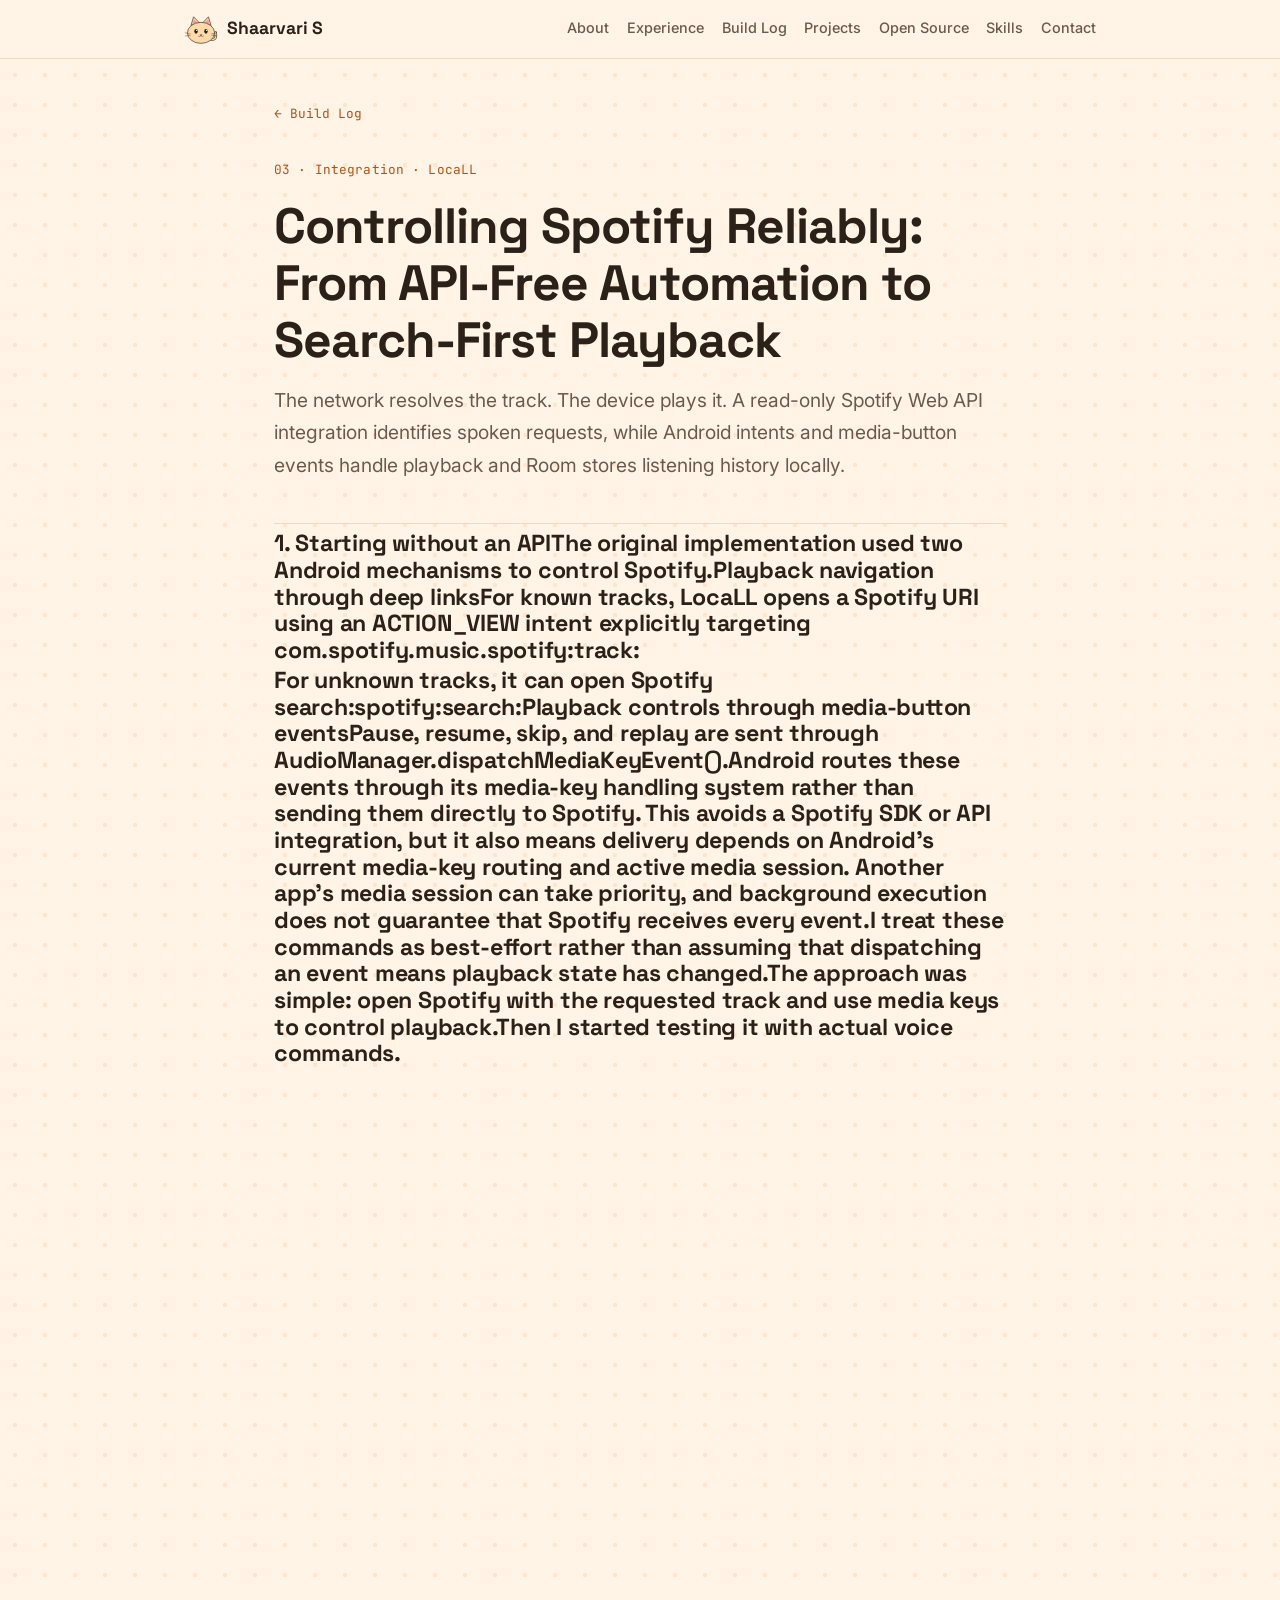
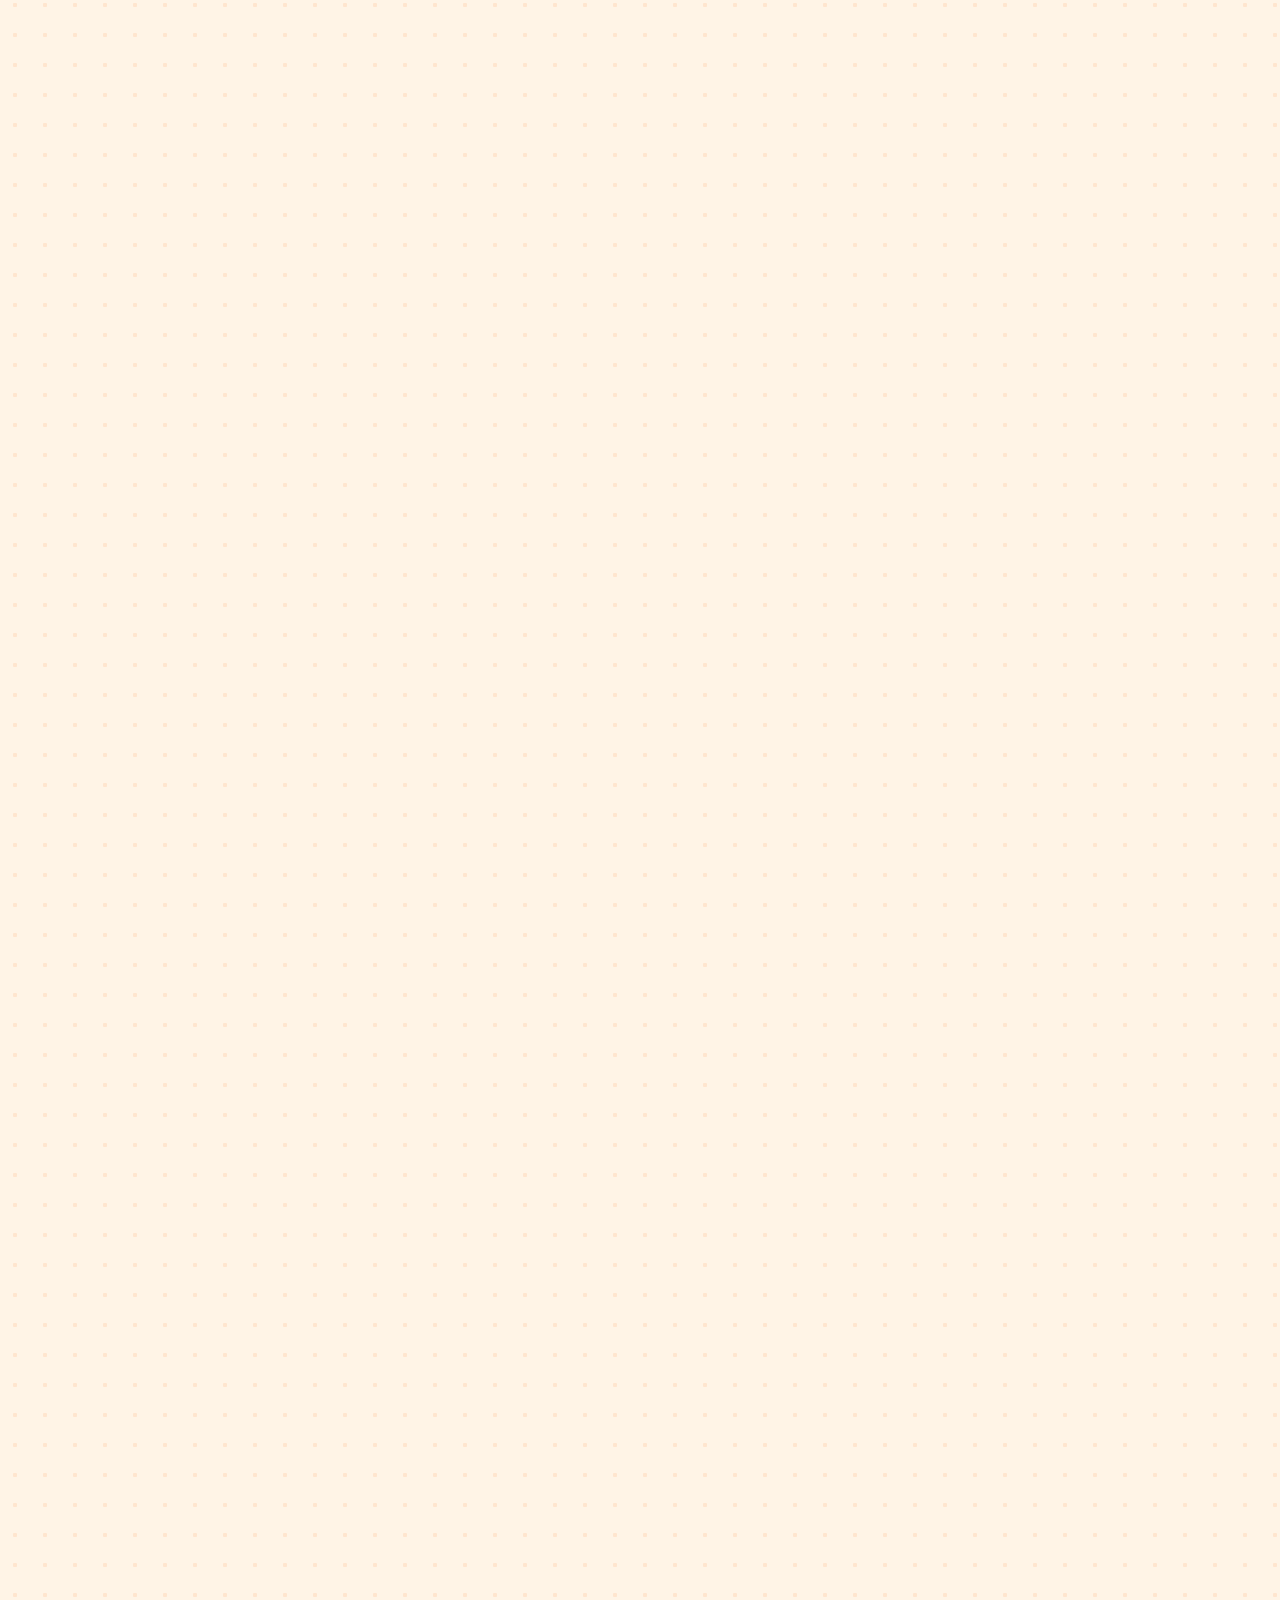
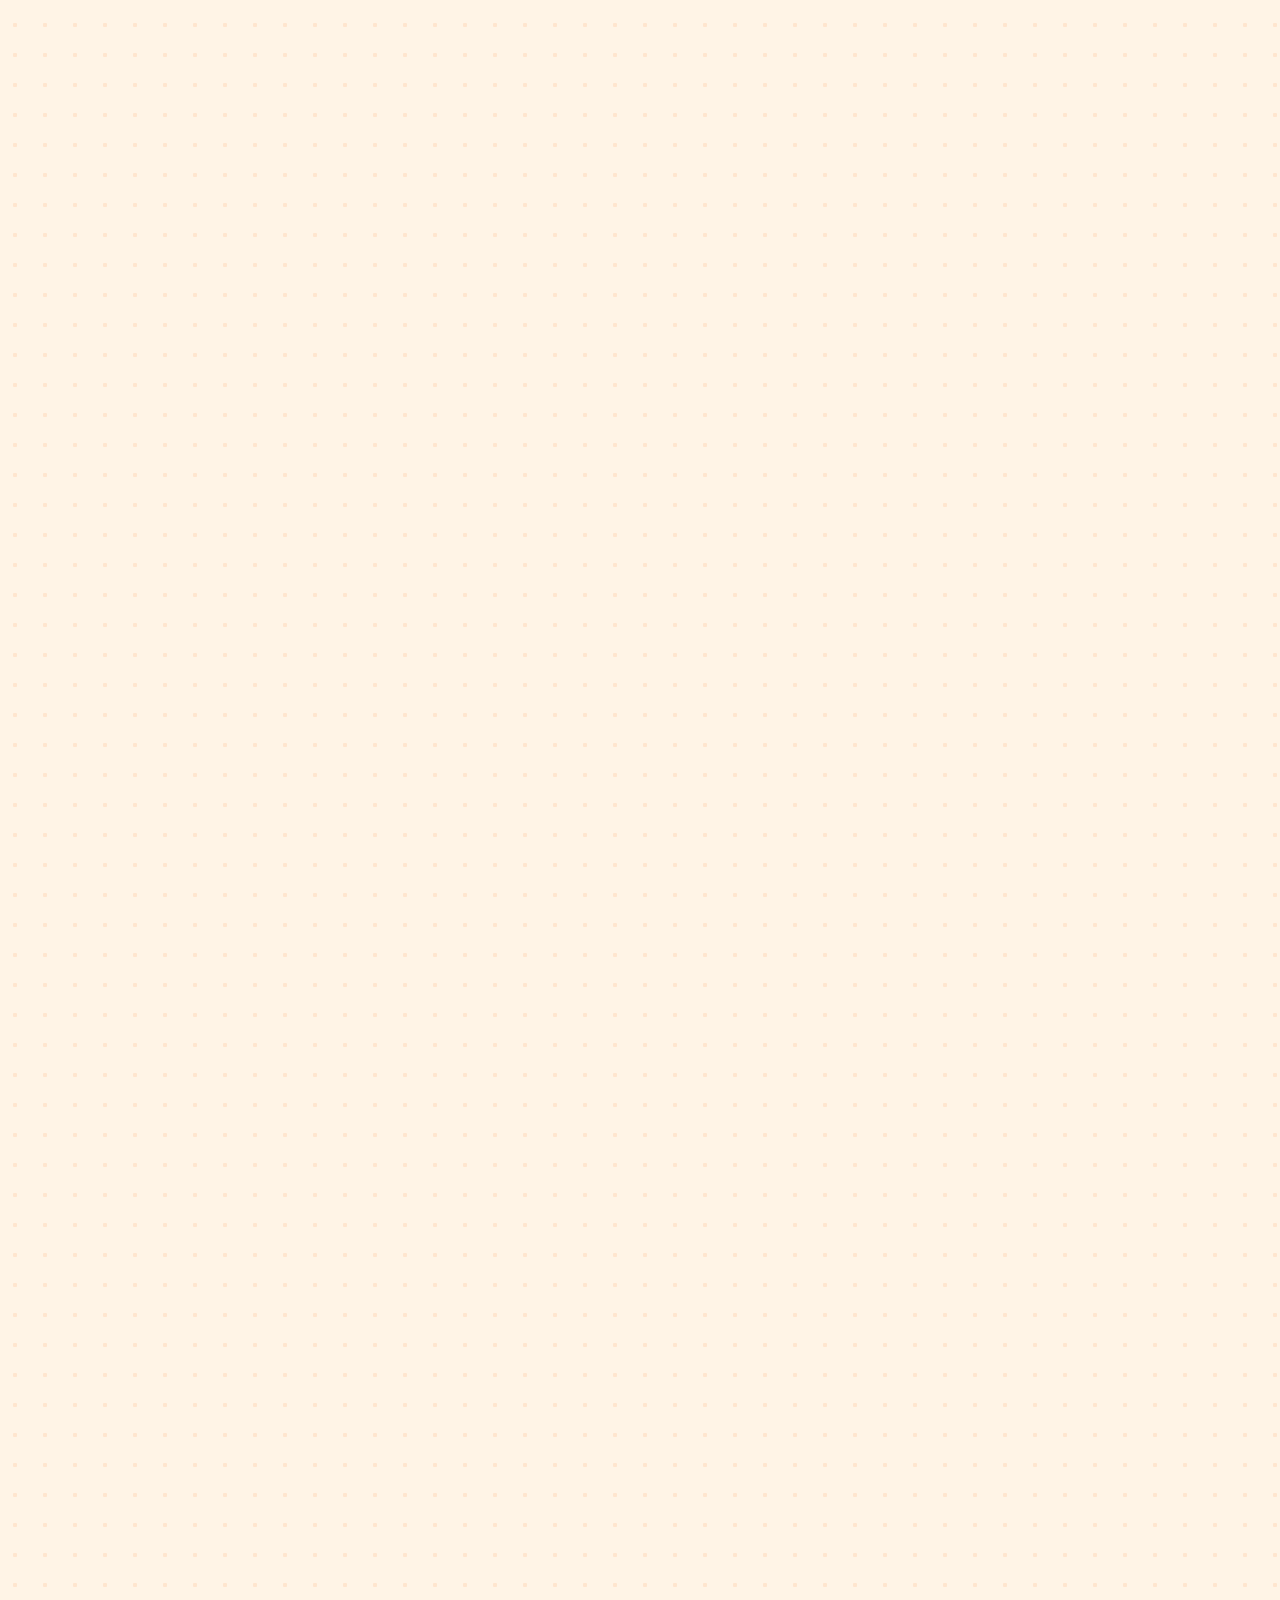
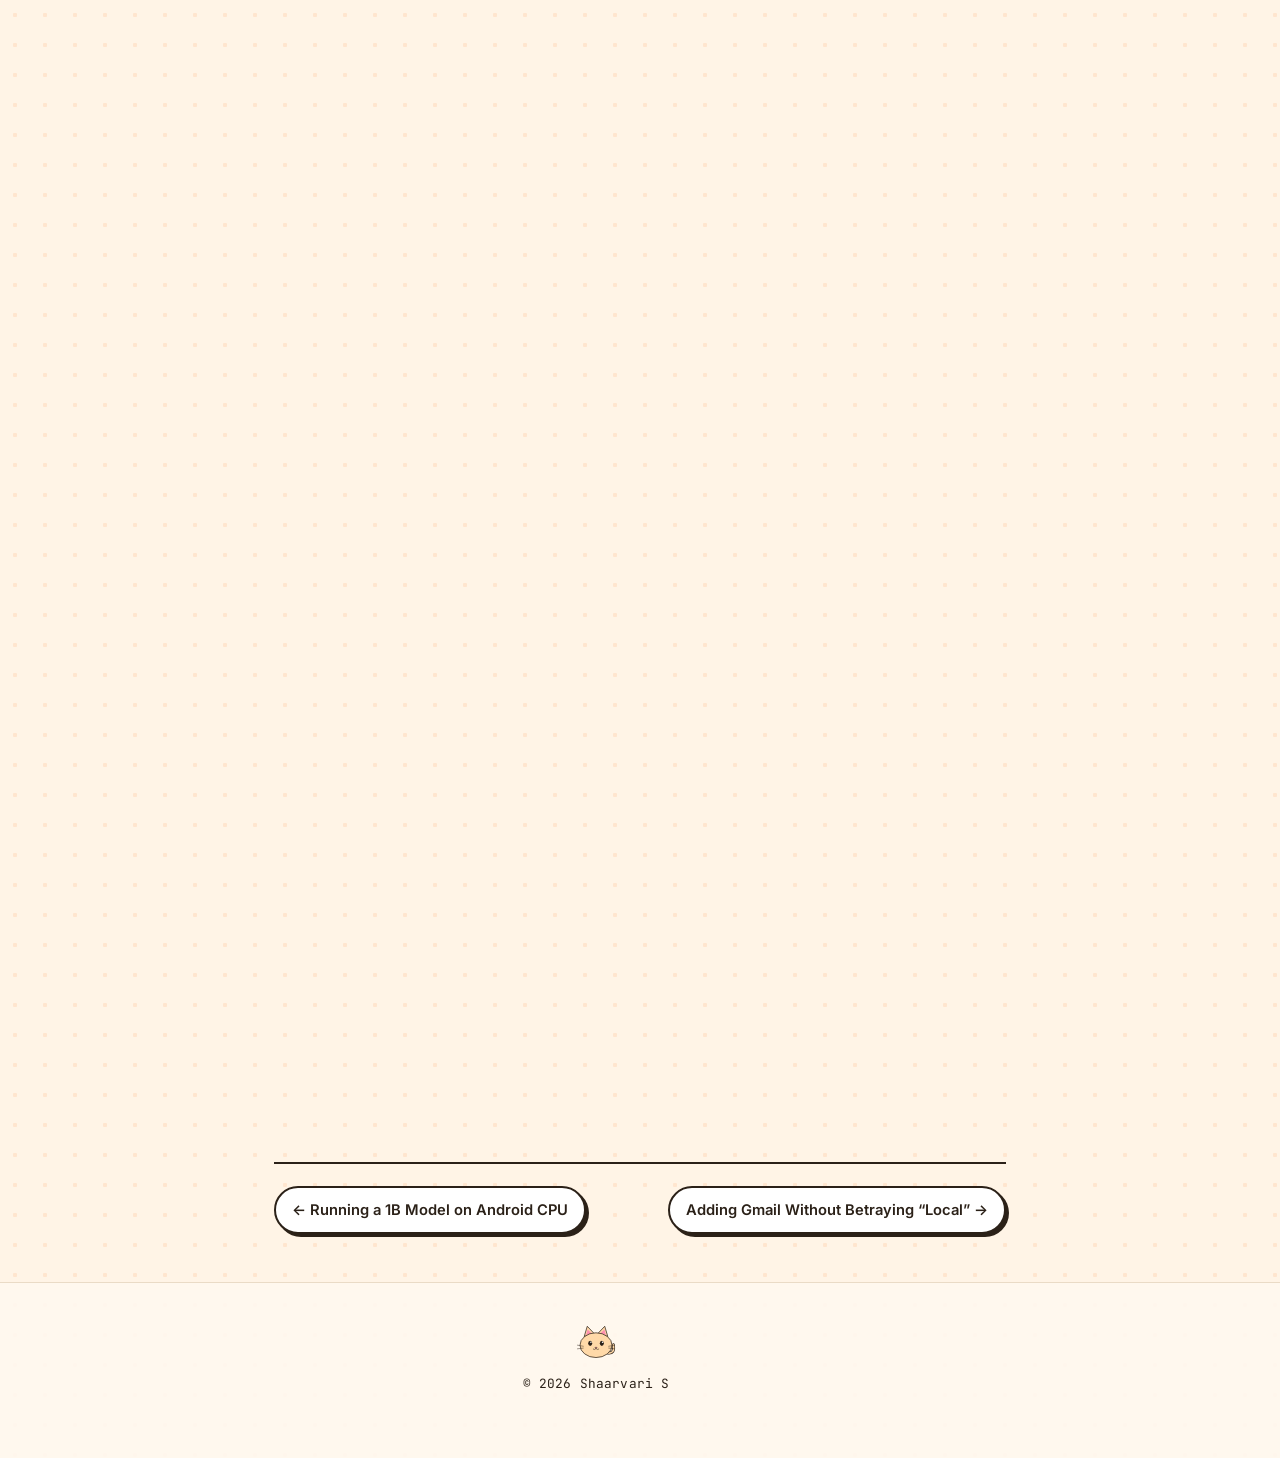
==== log-03-spotify.html @ c91e4e33 "Initial portfolio website" ====
<!DOCTYPE html>
<html lang="en">
<head>
<meta charset="utf-8">
<meta name="viewport" content="width=device-width, initial-scale=1">
<meta name="description" content="Driving the installed Spotify app with deep links and media keys, guarded against a model that invents artists.">
<meta name="theme-color" content="#FFF4E6">
<link rel="icon" href="data:image/svg+xml,%3Csvg xmlns=%27http://www.w3.org/2000/svg%27 viewBox=%270 0 100 100%27%3E%3Ctext y=%27.9em%27 font-size=%2790%27%3E%F0%9F%90%B1%3C/text%3E%3C/svg%3E">
<title>Controlling Spotify without an API · Shaarvari S</title>
<script>document.documentElement.classList.add("js");</script>
<link rel="preconnect" href="https://fonts.googleapis.com"><link rel="preconnect" href="https://fonts.gstatic.com" crossorigin><link href="https://fonts.googleapis.com/css2?family=Space+Grotesk:wght@500;600;700&family=Inter:wght@400;500;600;700&family=JetBrains+Mono:wght@400;500&display=swap" rel="stylesheet">
<link rel="stylesheet" href="styles.css">
</head>
<body data-page="log">
<header class="top"><div class="bar"><a class="brand" href="index.html"><svg class="cat mascot-head" viewBox="0 0 220 200" aria-hidden="true" focusable="false"><g class="tail" fill="none" stroke-linecap="round"><path d="M175 165 Q215 170 205 120" stroke="#2B2118" stroke-width="16"/><path d="M175 165 Q215 170 205 120" style="stroke:var(--cat)" stroke-width="9"/></g><polygon points="45,75 62,18 100,58" style="fill:var(--cat)" stroke="#2B2118" stroke-width="4" stroke-linejoin="round"/><polygon points="175,75 158,18 120,58" style="fill:var(--cat)" stroke="#2B2118" stroke-width="4" stroke-linejoin="round"/><polygon points="55,67 64,36 88,58" style="fill:var(--pink)"/><polygon points="165,67 156,36 132,58" style="fill:var(--pink)"/><ellipse cx="110" cy="122" rx="88" ry="68" style="fill:var(--cat)" stroke="#2B2118" stroke-width="4"/><g class="eyes"><ellipse cx="78" cy="112" rx="11" ry="15" fill="#2B2118"/><ellipse cx="142" cy="112" rx="11" ry="15" fill="#2B2118"/><circle cx="82" cy="106" r="4" fill="#fff"/><circle cx="146" cy="106" r="4" fill="#fff"/></g><path d="M104 134 h12 l-6 7z" style="fill:var(--pink)" stroke="#2B2118" stroke-width="2.5" stroke-linejoin="round"/><path d="M110 141 q-7 9 -15 3 M110 141 q7 9 15 3" fill="none" stroke="#2B2118" stroke-width="3" stroke-linecap="round"/><g stroke="#2B2118" stroke-width="2.5" stroke-linecap="round"><line x1="40" y1="128" x2="8" y2="122"/><line x1="40" y1="138" x2="8" y2="142"/><line x1="180" y1="128" x2="212" y2="122"/><line x1="180" y1="138" x2="212" y2="142"/></g></svg><span>Shaarvari S</span></a><nav aria-label="Main"><a href="index.html#about">About</a><a href="index.html#experience">Experience</a><a href="index.html#log">Build Log</a><a href="index.html#projects">Projects</a><a href="index.html#open-source">Open Source</a><a href="index.html#skills">Skills</a><a href="index.html#contact">Contact</a></nav></div></header>
<main>
<article class="post"><a class="crumb" href="index.html#log">&larr; Build Log</a><header class="post-head" data-reveal><p class="meta mono">03 &middot; Integration &middot; LocaLL</p><h1>Controlling Spotify Reliably: From API-Free Automation to Search-First Playback</h1><p class="lede">The network resolves the track. The device plays it. A read-only Spotify Web API integration identifies spoken requests, while Android intents and media-button events handle playback and Room stores listening history locally.</p></header><section class="block" data-reveal><h2>1. Starting without an APIThe original implementation used two Android mechanisms to control Spotify.Playback navigation through deep linksFor known tracks, LocaLL opens a Spotify URI using an ACTION_VIEW intent explicitly targeting com.spotify.music.spotify:track:<track-id>For unknown tracks, it can open Spotify search:spotify:search:<query>Playback controls through media-button eventsPause, resume, skip, and replay are sent through AudioManager.dispatchMediaKeyEvent().Android routes these events through its media-key handling system rather than sending them directly to Spotify. This avoids a Spotify SDK or API integration, but it also means delivery depends on Android's current media-key routing and active media session. Another app's media session can take priority, and background execution does not guarantee that Spotify receives every event.I treat these commands as best-effort rather than assuming that dispatching an event means playback state has changed.The approach was simple: open Spotify with the requested track and use media keys to control playback.Then I started testing it with actual voice commands.</h2><p></p></section><section class="block" data-reveal><h2>2. Opening a track doesn't necessarily play itThe first problem was that opening a spotify:track: URI only navigated Spotify to the requested song.On the Spotify builds I tested, the track loaded into the player in a paused state. The deep link worked, but no music started.There was no reliable play parameter to add to the URI, so I separated navigation from playback.After opening the track, LocaLL sends a MEDIA_PLAY event. Since Spotify might still be cold-starting, the event is sent through spaced retries.fun playUri(uri: String): Boolean { if (!openSpotify(Uri.parse(uri))) return false scope.launch { // Spaced retries to cover a cold Spotify launch. for (waitMs in longArrayOf(1500, 1500, 2000)) { delay(waitMs) sendKey(KeyEvent.KEYCODE_MEDIA_PLAY) } } return true}The choice of key event matters.MEDIA_PLAY requests playback without toggling the current state. If Spotify has already started playing, another play request should not pause it.Using MEDIA_PLAY_PAUSE would be risky because it toggles playback. A retry could pause a track that had already started.These retries are still blind. They don't confirm that Spotify received the event or that audio actually started. They also cannot override Android's media-session routing decisions.</h2><p></p></section><section class="block" data-reveal><h2>3. The problem with unknown songsThe local catalogue could handle known songs, but it couldn't cover everything a user might ask for.For an unknown song, opening a spotify:search: URI only displays search results. It doesn't select or play anything.My first solution was to automate Spotify's search interface using an Android Accessibility service:Open Spotify search.Enter the requested query.Select the top result.The music module received this capability through a callback rather than depending directly on the Accessibility service.This worked, but it introduced another layer of fragility. Spotify could change its layout, the top result wasn't always the right one, and LocaLL had no reliable way to confirm whether the interaction succeeded.If Accessibility access was disabled, the app could only open search and ask the user to select a result manually.This was the point where the API-free approach started becoming a limitation.</h2><p></p></section><section class="block" data-reveal><h2>4. A small API integration to solve track resolutionInstead of trying to make UI automation more reliable, I changed the architecture.LocaLL now uses the Spotify Web API's search endpoint to resolve a spoken request to a concrete track URI.The API is used for one purpose: finding out which Spotify track matches the request.It does not start playback, pause music, skip tracks, or control the media session.The flow is:Receive the spoken request.Search Spotify using the request.Extract the matching track's URI.Pass that URI to the existing playUri() implementation.Let Android handle opening Spotify and starting playback.The API integration uses the client-credentials grant. It obtains an application access token without requiring the user to log in or grant account permissions through a user-consent screen.The resolver is also optional:val isConfigured: Boolean get() = BuildConfig.SPOTIFY_CLIENT_ID.isNotBlank() && BuildConfig.SPOTIFY_CLIENT_SECRET.isNotBlank()suspend fun resolveTrack(query: String): Track? { if (!isConfigured) return null val token = accessToken() ?: return null return search(token, query)}Credentials are kept in local.properties, which is git-ignored, and injected into BuildConfig at build time.There is an important security trade-off here. This is a personal project that I build and install directly on my own device, so bundling the client credentials into the APK is acceptable for my current use case. However, local.properties only prevents accidental source-control commits. It does not protect the secret once the APK is distributed; someone can extract it from the application.For a public app, the client secret should stay on a backend that proxies the search request. If the app needs user-authorized Spotify access, an appropriate user authorization flow such as Authorization Code with PKCE would be needed instead.If the credentials are missing or resolution fails, the resolver returns null and LocaLL falls back to its original API-free paths.The API improves track resolution without becoming a requirement for the rest of the feature.</h2><p></p></section><section class="block" data-reveal><h2>5. Resolution order: deterministic first, best-effort lastWith the API integration, MusicCommandHandler follows a resolution order that prioritizes known information before falling back to less reliable approaches.OrderResolution pathResult1Local catalogueKnown track URI2Spotify Web API searchMatching track URI3Local LLM extracts title and artist, followed by another resolution attemptTrack URI if matched4Accessibility search automationBest-effort selection5Open Spotify search screenUser selects manuallyThe local catalogue is no longer the limit of what LocaLL can play. It acts as an offline seed for common tracks.The API handles requests outside that catalogue. Accessibility automation remains a fallback when API resolution isn't available, and opening the search screen is the final fallback.Regardless of which path produces the URI, playback goes through the same playUri() implementation.That separation is important: track resolution has multiple possible sources, but playback has one shared path.</h2><p></p></section><section class="block" data-reveal><h2>6. Keeping a 1B model from inventing artistsThe local model can extract structured information such as title and artist from a spoken request.However, a small model can confidently attach an artist that was never mentioned. Passing that guess directly into a search query can produce completely unrelated results.I added three safeguards in MusicCommandHandler.kt.Catalogue fast pathKnown songs are matched locally and played without loading the model. This avoids unnecessary inference for requests that can already be resolved.Search using the raw transcriptThe first API search uses the original spoken request, not the model-generated title and artist fields.This is important because the raw transcript represents what the user actually said. The model shouldn't get an opportunity to change the request before the first search.Validate extracted artistsThe artistWasSpoken() check verifies that an extracted artist actually appears in the transcript. If it doesn't, the artist is discarded.The model is now a fallback for splitting the request into title and artist when the initial raw search doesn't resolve it. It is no longer the first or only interpretation of the user's request.</h2><p></p></section><section class="block" data-reveal><h2>7. Remembering the last trackThere was another problem with relying entirely on media-button events.Commands such as "play it again" don't contain a track URI. Sending MEDIA_PREVIOUS isn't necessarily the same as replaying the last requested track, and the active media session might no longer be available.For short-term context, I added a deterministic MusicSession that remembers the last track's exact URI for five minutes.This allows follow-up commands such as:"Play it again.""Play that song.""Play something else."The app can resolve references to the previous track without asking the model to infer the song again.Search-first resolution also made it possible to introduce a longer-term listening history.</h2><p></p></section><section class="block" data-reveal><h2>8. Building a local listening historyEvery successfully resolved track provides a title, artist, and Spotify URI.LocaLL stores this information in an on-device Room database. There is no listening-history backend; the history stays on the device.Once tracks are stored locally, frequency and recency become simple database queries rather than language-model problems.This enables commands such as:"Play my most played" — retrieves the most-requested track."Play my favourite artist" — retrieves the artist with the highest total request count."Play what I was listening to" — retrieves the most recent play.Each result resolves to a stored URI and goes through the same playback path.A fixed catalogue could never answer questions about what the user listened to yesterday. A local history built through actual usage can.ResultThe final implementation separates track resolution, playback, and listening history.ComponentResponsibilityNetworkLocal catalogueResolve known tracks offlineNoneSpotify Web API /v1/searchResolve requests to track URIsRead-onlySpotify deep linksOpen tracks by URINoneMedia-button eventsControl playbackNoneAccessibility serviceFallback search and selectionNoneLocal LLMExtract title and artist when neededNoneMusicSessionFive-minute follow-up contextNoneRoom listening historyStore plays and support personal queriesNoneWhat the final architecture achieves:No user login or user-consent flow.No API calls to start or control playback.One read-only search integration for resolving unknown tracks.Playback remains device-level and best-effort.API credentials are optional, with fallback to the original API-free implementation.Listening history stays on-device.What changedThe original goal was to avoid Spotify integration completely. That removed network dependencies, but it also meant relying on an external UI for something as basic as finding the right song.The final design uses the API only where it provides real value: resolving a spoken request to an exact track identity.Everything else remains on the device.The broader lesson is that avoiding an API isn't automatically the simplest or most reliable architecture. Sometimes a small, read-only integration can remove a much larger dependency on UI automation.For LocaLL, the right boundary turned out to be simple: use the API to identify the music, but keep playback and personal listening history under local control.</h2><p></p></section><section class="block" data-reveal><h2>The final boundary</h2><p>The API is used only to identify the music. Playback remains device-level and best-effort; personal listening history stays on-device. A small, read-only integration removed a larger dependency on UI automation without moving playback or personal data to a backend.</p><div class="takeaway"><strong>Takeaway</strong><p>Avoiding an API is not automatically the simplest or most reliable architecture. Use the API to identify the music, but keep playback and personal listening history under local control.</p></div></section><nav class="pager" aria-label="Build log pagination"><a href="log-02-local-model.html">&larr; Running a 1B Model on Android CPU</a><a href="log-04-gmail.html">Adding Gmail Without Betraying “Local” &rarr;</a></nav></article>
</main>
<footer><div class="wrap foot"><svg class="cat mascot-foot" viewBox="0 0 220 200" aria-hidden="true" focusable="false"><g class="tail" fill="none" stroke-linecap="round"><path d="M175 165 Q215 170 205 120" stroke="#2B2118" stroke-width="16"/><path d="M175 165 Q215 170 205 120" style="stroke:var(--cat)" stroke-width="9"/></g><polygon points="45,75 62,18 100,58" style="fill:var(--cat)" stroke="#2B2118" stroke-width="4" stroke-linejoin="round"/><polygon points="175,75 158,18 120,58" style="fill:var(--cat)" stroke="#2B2118" stroke-width="4" stroke-linejoin="round"/><polygon points="55,67 64,36 88,58" style="fill:var(--pink)"/><polygon points="165,67 156,36 132,58" style="fill:var(--pink)"/><ellipse cx="110" cy="122" rx="88" ry="68" style="fill:var(--cat)" stroke="#2B2118" stroke-width="4"/><g class="eyes"><ellipse cx="78" cy="112" rx="11" ry="15" fill="#2B2118"/><ellipse cx="142" cy="112" rx="11" ry="15" fill="#2B2118"/><circle cx="82" cy="106" r="4" fill="#fff"/><circle cx="146" cy="106" r="4" fill="#fff"/></g><path d="M104 134 h12 l-6 7z" style="fill:var(--pink)" stroke="#2B2118" stroke-width="2.5" stroke-linejoin="round"/><path d="M110 141 q-7 9 -15 3 M110 141 q7 9 15 3" fill="none" stroke="#2B2118" stroke-width="3" stroke-linecap="round"/><g stroke="#2B2118" stroke-width="2.5" stroke-linecap="round"><line x1="40" y1="128" x2="8" y2="122"/><line x1="40" y1="138" x2="8" y2="142"/><line x1="180" y1="128" x2="212" y2="122"/><line x1="180" y1="138" x2="212" y2="142"/></g></svg><p class="mono">&copy; <span class="yr"></span> Shaarvari S</p></div></footer>
<script>
(function(){
  var header=document.querySelector('header.top');
  var reduce=window.matchMedia('(prefers-reduced-motion: reduce)').matches;
  function clamp(x){return Math.max(0,Math.min(1,x));}

  // Boulder: follows the page scroll, eased so the motion is smooth
  var ridge=document.getElementById('ridge');
  var boulder=document.getElementById('boulder'), cat=document.getElementById('cat');
  var L=ridge?ridge.getTotalLength():0, R=110, D=230, S0=400, S1=L-160;
  var target=0, cur=0, running=false;
  function at(s){return ridge.getPointAtLength(Math.max(0,Math.min(L,s)));}
  function drawScene(p){
    if(!ridge) return;
    var s=S0+p*(S1-S0);
    var a=at(s), b=at(s+1), tx=b.x-a.x, ty=b.y-a.y, len=Math.hypot(tx,ty)||1;
    tx/=len; ty/=len;
    var nx=ty, ny=-tx; if(ny>0){nx=-nx; ny=-ny;}
    boulder.setAttribute('transform','translate('+(a.x+nx*R)+' '+(a.y+ny*R)+') rotate('+(s/R*180/Math.PI)+')');
    var f=at(s-D), g=at(s-D+1), ang=Math.atan2(g.y-f.y,g.x-f.x)*180/Math.PI;
    cat.setAttribute('transform','translate('+f.x+' '+f.y+') rotate('+ang+')');
  }

  // Content: each block rises in as it enters from the bottom and stays until it has left the top.
  // It is computed from the scroll position every frame, so it works in both directions.
  var blocks=[].slice.call(document.querySelectorAll('[data-reveal]'));
  function drawBlocks(){
    var vh=window.innerHeight;
    blocks.forEach(function(el){
      if(reduce){el.style.opacity=1; el.style.transform='none'; return;}
      var r=el.getBoundingClientRect();
      var o=clamp((vh-r.top)/(vh*0.3));
      el.style.opacity=o;
      el.style.transform='translateY('+((1-o)*36)+'px)';
    });
  }

  function frame(){
    var max=document.documentElement.scrollHeight-window.innerHeight;
    target=max>0?clamp(window.scrollY/max):0;
    cur+=(target-cur)*0.12;
    if(Math.abs(target-cur)<0.0004) cur=target;
    drawScene(cur);
    drawBlocks();
    if(cur!==target){requestAnimationFrame(frame);} else {running=false;}
  }
  function kick(){
    header.classList.toggle('scrolled',window.scrollY>8);
    if(!running){running=true; requestAnimationFrame(frame);}
  }
  window.addEventListener('scroll',kick,{passive:true});
  window.addEventListener('resize',kick);
  kick();

  // Navigation highlight on the home page
  var links=document.querySelectorAll('header nav a');
  if(document.body.dataset.page==='home' && 'IntersectionObserver' in window){
    var map={};links.forEach(function(a){map[a.getAttribute('href').split('#')[1]]=a;});
    var spy=new IntersectionObserver(function(es){es.forEach(function(e){if(e.isIntersecting&&map[e.target.id]){links.forEach(function(a){a.classList.remove('active');});map[e.target.id].classList.add('active');}});},{rootMargin:'-45% 0px -50% 0px'});
    document.querySelectorAll('section[id]').forEach(function(s){spy.observe(s);});
  }
  var yr=document.querySelector('.yr'); if(yr) yr.textContent=new Date().getFullYear();
})();
</script>
</body>
</html>
---- styles.css ----
:root{
  --bg:#FFF4E6; --paper:#FFFFFF; --ink:#2B2118; --muted:#6B5B4E;
  --accent:#FF8A3D; --accent-text:#B8500F; --accent-soft:#FFE3C7;
  --cat:#FFD9A8; --pink:#FF8FAE; --line:#EADBC6;
  --display:"Space Grotesk",system-ui,sans-serif;
  --body:"Inter",system-ui,sans-serif;
  --mono:"JetBrains Mono",ui-monospace,Menlo,Consolas,monospace;
}
*{box-sizing:border-box;margin:0}
html{scroll-behavior:smooth;scroll-padding-top:5rem}
body{
  background:var(--bg);
  background-image:radial-gradient(circle,rgba(255,138,61,.14) 2px,transparent 2.5px);
  background-size:30px 30px;
  color:var(--ink);font:400 1rem/1.7 var(--body);
  min-height:100vh;
}
h1,h2,h3,h4{font-family:var(--display);line-height:1.15;letter-spacing:-.01em}
p{margin-bottom:1rem}
a{color:inherit}
a:focus-visible{outline:2px solid var(--accent);outline-offset:3px;border-radius:4px}
.mono{font-family:var(--mono);font-size:.8rem;letter-spacing:.01em}
.wrap{max-width:960px;margin:0 auto;padding:0 1.5rem}
@media (min-width:901px){.wrap{padding-right:7rem}}

/* Cat mascot: shared animation */
.cat{display:block;overflow:visible;height:auto}
.cat .eyes{transform-box:fill-box;transform-origin:center;animation:blink 5s infinite}
.cat .tail{transform-box:fill-box;transform-origin:left bottom;animation:wag 2.6s ease-in-out infinite}
@keyframes blink{0%,94%,100%{transform:scaleY(1)}96%{transform:scaleY(.1)}}
@keyframes wag{0%,100%{transform:rotate(-6deg)}50%{transform:rotate(8deg)}}
.mascot-head{width:34px}
.mascot-hero{width:150px}
.mascot-foot{width:40px;margin:0 auto .8rem}
.mini{width:30px}
.peek{display:inline-flex;align-items:center;margin-left:.3rem}

/* Header */
header.top{position:sticky;top:0;z-index:40;background:color-mix(in srgb,var(--bg) 88%,transparent);-webkit-backdrop-filter:blur(12px);backdrop-filter:blur(12px);border-bottom:1px solid var(--line);transition:box-shadow .3s}
header.top.scrolled{box-shadow:0 8px 24px -18px rgba(43,33,24,.45)}
header .bar{max-width:960px;margin:0 auto;padding:.8rem 1.5rem;display:flex;align-items:center;justify-content:space-between;gap:1rem;flex-wrap:wrap}
.brand{display:flex;align-items:center;gap:.55rem;text-decoration:none;font-family:var(--display);font-weight:700;font-size:1.1rem}
header nav{display:flex;gap:1.1rem;flex-wrap:wrap;font-size:.9rem;font-weight:500}
header nav a{text-decoration:none;color:var(--muted);padding:.2rem 0;border-bottom:2px solid transparent;transition:color .2s,border-color .2s}
header nav a:hover,header nav a.active{color:var(--accent-text);border-bottom-color:var(--accent)}

/* Hero */
.hero{max-width:960px;margin:0 auto;display:flex;align-items:center;justify-content:space-between;gap:2rem;padding:4.5rem 1.5rem 3.5rem}
.hero h1{font-weight:700;font-size:clamp(2.6rem,6.5vw,4.4rem);letter-spacing:-.025em;line-height:1.02}
.hero h1 span{color:var(--accent-text)}
.btns{display:flex;gap:.8rem;margin-top:2rem;flex-wrap:wrap}
.btn{padding:.7rem 1.3rem;border-radius:999px;text-decoration:none;font-weight:600;border:2px solid var(--ink);box-shadow:3px 3px 0 var(--ink);transition:transform .15s,box-shadow .15s}
.btn.primary{background:var(--accent)}
.btn:not(.primary){background:var(--paper)}
.btn:hover{transform:translate(-1px,-1px);box-shadow:4px 4px 0 var(--ink)}
@media (max-width:720px){.hero{flex-direction:column-reverse;align-items:flex-start}.mascot-hero{width:110px}}

/* Sections */
section{padding:4rem 0;border-top:1px solid var(--line);scroll-margin-top:5rem}
section h2{font-weight:700;font-size:clamp(1.8rem,3.4vw,2.3rem);margin-bottom:2rem;display:flex;align-items:center;flex-wrap:wrap;gap:.2rem}
.about p{max-width:42rem;font-size:1.1rem}

/* Experience */
.job{display:grid;grid-template-columns:minmax(120px,190px) 1fr;gap:1rem 2rem;padding:1.6rem 1.5rem;margin-bottom:1.2rem;background:var(--paper);border:2px solid var(--ink);border-radius:20px;box-shadow:5px 5px 0 var(--ink)}
.job .when{color:var(--muted);font-size:.8rem;padding-top:.4rem}
.job h3{font-size:1.45rem;font-weight:700;margin-bottom:.15rem}
.job .role{color:var(--accent-text);font-weight:600;margin-bottom:.6rem}
.job ul{padding-left:1.1rem}
.job li{margin-bottom:.4rem}
@media (max-width:620px){.job{grid-template-columns:1fr}}

/* Projects, open source */
.project{display:grid;gap:.5rem;padding:1.6rem 1.7rem;margin-bottom:1.25rem;background:var(--paper);border:2px solid var(--ink);border-radius:20px;box-shadow:5px 5px 0 var(--ink)}
.project h3{font-size:1.55rem;font-weight:700}
.project p{max-width:42rem;margin:0}
.tags{font-family:var(--mono);font-size:.78rem;color:var(--accent-text)}
.links{display:flex;gap:1.2rem;flex-wrap:wrap;font-weight:600}
.links a{color:var(--accent-text)}

/* Skills */
.skills{display:grid;gap:1.2rem;grid-template-columns:repeat(auto-fit,minmax(220px,1fr))}
.skills > div{background:var(--paper);border:2px solid var(--ink);border-radius:20px;padding:1.3rem 1.4rem;box-shadow:5px 5px 0 var(--ink)}
.skills h3{font-size:1.1rem;font-weight:700;margin-bottom:.6rem;color:var(--accent-text)}
.skills ul{list-style:none;padding:0}
.skills li{padding:.25rem 0}
.skills li::before{content:"";display:inline-block;width:7px;height:7px;border-radius:50%;background:var(--accent);margin-right:.6rem;vertical-align:middle}

/* Build log list (home) */
.log .intro{color:var(--muted);max-width:42rem;margin:-1rem 0 1.6rem}
.log-list{border-top:2px solid var(--ink)}
.log-item{display:grid;grid-template-columns:170px 1fr 28px;gap:1rem;align-items:center;padding:1.4rem .4rem;border-bottom:1px solid var(--line);text-decoration:none;transition:background .2s,padding .2s}
.log-item:hover,.log-item:focus-visible{background:var(--accent-soft);padding-left:1rem}
.log-item .num{color:var(--accent-text)}
.log-item h3{font-size:1.35rem;font-weight:600}
.log-item p{color:var(--muted);font-size:.95rem;margin:.2rem 0 0}
.log-item .arrow{font-size:1.3rem;transition:transform .2s}
.log-item:hover .arrow{transform:translateX(4px)}
@media (max-width:640px){.log-item{grid-template-columns:1fr 24px}.log-item .num{grid-column:1/-1}}

/* Contact */
.contact p{max-width:42rem}
.contact a.big{font-family:var(--display);font-size:clamp(1.4rem,3.6vw,2rem);font-weight:700;color:var(--accent-text);text-decoration:none;border-bottom:2px solid var(--accent)}
.contact .links{margin-top:1.2rem}

footer{padding:2.5rem 0 3rem;text-align:center;border-top:1px solid var(--line);margin-top:2rem}

/* ---------- Sisyphus: cat pushing the boulder ---------- */
.sisy{position:fixed;right:8px;top:14vh;height:72vh;width:104px;pointer-events:none;z-index:35}
.sisy .hill{position:absolute;inset:0;width:100%;height:100%;overflow:visible}
.sisy .hill path{fill:none;stroke:var(--ink);stroke-width:2;stroke-dasharray:3 7;opacity:.35}
.push{position:absolute;left:0;top:0;display:flex;align-items:flex-end;will-change:transform}
.push-cat{width:56px;margin-right:-6px}
.boulder{
  width:42px;height:42px;border-radius:46% 54% 50% 50%/52% 46% 54% 48%;
  background:
    radial-gradient(circle at 32% 30%,#C9CDD4 0 10%,transparent 11%),
    radial-gradient(circle at 70% 65%,#3B4049 0 14%,transparent 15%),
    radial-gradient(circle at 36% 70%,#4A4F58 0 9%,transparent 10%),
    radial-gradient(circle at 40% 40%,#9AA0A9,#5A5F68 70%,#3C4048);
  box-shadow:inset -6px -8px 12px rgba(0,0,0,.35),0 8px 14px -8px rgba(43,33,24,.7);
  transform-origin:center;
}
.summit{position:absolute;top:-24px;right:0;font-size:.7rem;color:var(--accent-text);opacity:0;transition:opacity .4s;white-space:nowrap}
.sisy.at-top .summit{opacity:1}
/* Horizontal track on small screens */
.sisy.horiz{top:auto;bottom:12px;left:14px;right:14px;width:auto;height:76px}
.sisy.horiz .hill{display:none}
.sisy.horiz::before{content:"";position:absolute;left:0;right:0;bottom:4px;height:2px;background:var(--ink);opacity:.25}
.sisy.horiz .push{top:auto;bottom:0;left:0}
.sisy.horiz .summit{top:-22px;right:auto;left:auto;right:0}
@media (max-width:900px){body{padding-bottom:90px}}
@media (min-width:901px){.sisy{display:block}}

/* Reveal: content appears as the boulder climbs */
.js [data-reveal]{opacity:0;will-change:opacity,transform}


/* ---------- Build log pages ---------- */
.post{max-width:780px;margin:0 auto;padding:2.5rem 1.5rem 1rem}
.crumb{font-family:var(--mono);font-size:.8rem;color:var(--accent-text);text-decoration:none}
.crumb:hover{text-decoration:underline}
.post-head{margin-top:2rem}
.post-head .meta{color:var(--accent-text)}
.post h1{font-size:clamp(2.1rem,5vw,3.1rem);font-weight:700;letter-spacing:-.02em;margin:.6rem 0 1rem}
.lede{font-size:1.2rem;color:var(--muted);margin-bottom:1.6rem}
.post .block{padding:0;border-top:none}
.post h2{font-size:1.45rem;margin:2.6rem 0 .8rem;padding-top:.4rem;border-top:1px solid var(--line)}
.post ul,.post ol{padding-left:1.3rem;margin-bottom:1rem}
.post li{margin-bottom:.4rem}
.post pre{background:var(--ink);color:var(--bg);padding:1.1rem 1.25rem;border-radius:14px;overflow-x:auto;font-family:var(--mono);font-size:.83rem;line-height:1.6;margin:1.2rem 0;border:2px solid var(--ink);box-shadow:4px 4px 0 var(--accent)}
.post code{font-family:var(--mono);font-size:.86em;background:var(--accent-soft);padding:.05rem .3rem;border-radius:5px}
.post pre code{background:none;padding:0;color:inherit;font-size:inherit}
.flow{display:flex;flex-wrap:wrap;align-items:center;gap:.5rem;margin:1.2rem 0 1.6rem}
.flow div{background:var(--paper);border:2px solid var(--ink);border-radius:12px;padding:.55rem .8rem;font-family:var(--mono);font-size:.76rem;text-align:center;line-height:1.4}
.flow span{font-weight:700;color:var(--accent-text)}
.table-wrap{overflow-x:auto;margin:1rem 0}
table{width:100%;border-collapse:collapse;font-size:.95rem}
th,td{text-align:left;padding:.6rem .8rem;border-bottom:1px solid var(--line)}
th{font-family:var(--mono);font-size:.76rem;font-weight:500;color:var(--muted)}
.stats{display:grid;grid-template-columns:repeat(auto-fit,minmax(160px,1fr));gap:.8rem;margin:1.8rem 0}
.stat{background:var(--paper);border:2px solid var(--ink);border-radius:16px;padding:1rem 1.1rem;box-shadow:3px 3px 0 var(--ink)}
.stat b{display:block;font-family:var(--display);font-size:1.5rem;color:var(--accent-text);line-height:1.2}
.stat span{font-family:var(--mono);font-size:.72rem;color:var(--muted);line-height:1.4;display:block;margin-top:.25rem}
.takeaway{background:var(--accent-soft);border-left:6px solid var(--accent);padding:1.1rem 1.3rem;border-radius:14px;margin:2rem 0}
.takeaway strong{display:block;font-family:var(--mono);font-size:.74rem;text-transform:uppercase;letter-spacing:.08em;color:var(--accent-text);margin-bottom:.3rem}
.takeaway p{margin:0}
.pager{display:flex;justify-content:space-between;gap:1rem;flex-wrap:wrap;border-top:2px solid var(--ink);margin-top:3rem;padding-top:1.4rem}
.pager a{text-decoration:none;font-weight:600;padding:.6rem 1rem;border:2px solid var(--ink);border-radius:999px;background:var(--paper);box-shadow:3px 3px 0 var(--ink);font-size:.92rem}
.pager a:hover{background:var(--accent-soft)}
.pager span{flex:1}

@media (prefers-reduced-motion:reduce){
  html{scroll-behavior:auto}
  .cat .eyes,.cat .tail{animation:none}
  .js [data-reveal]{opacity:1;transform:none;transition:none}
  .btn:hover,.log-item:hover .arrow{transform:none}
}

/* Sisyphus scene */
.scene-wrap{max-width:960px;margin:0 auto;padding:0 1.5rem 1rem}
.scene{border:2px solid var(--ink);border-radius:28px;box-shadow:6px 6px 0 var(--ink);overflow:hidden;background:#C8562F}
.scene svg{display:block;width:100%;height:auto;overflow:hidden}
@media (min-width:901px){.wrap.has-scene{padding-right:1.5rem}}

/* ---------- Full-screen Sisyphus stage (home page) ---------- */
.climb{position:relative;height:300vh}
.stage{position:sticky;top:0;height:100vh;overflow:hidden;background:#B9472A}
.stage-art{position:absolute;inset:0;width:100%;height:100%;display:block}
.stage-title{position:absolute;top:13vh;left:6vw;z-index:2;max-width:46vw;color:#FFF4E6}
.stage-title h1{font-size:clamp(2.6rem,6vw,5.2rem);font-weight:700;letter-spacing:-.025em;line-height:1.02;text-shadow:0 3px 0 rgba(43,33,24,.35)}
.stage-title h1 span{color:#FFD08A}
.stage-title .btns{margin-top:1.6rem}
.stage-title .btn:not(.primary){background:#FFF4E6;color:var(--ink)}
.stage-hint{position:absolute;left:6vw;bottom:5vh;z-index:2;color:#FFF4E6;font-size:.78rem;letter-spacing:.08em;text-transform:uppercase}
.stage-content{position:absolute;right:5vw;bottom:6vh;z-index:3;width:min(460px,40vw);max-height:78vh;overflow:auto;background:var(--paper);border:2px solid var(--ink);border-radius:24px;padding:2rem 2.1rem;box-shadow:8px 8px 0 var(--ink);opacity:1}
.stage-content section,.stage-content .about{padding:0;border:none}
.stage-content h2{font-size:1.8rem;margin-bottom:1rem}
.stage-content p{font-size:1.02rem;margin-bottom:.8rem}
@media (max-width:900px){
  .climb{height:260vh}
  .stage-title{top:9vh;left:6vw;right:6vw;max-width:none}
  .stage-content{left:4vw;right:4vw;width:auto;bottom:4vh;max-height:50vh;padding:1.4rem 1.4rem}
  .stage-hint{display:none}
}

/* ---------- Home: scene fixed behind, content in front ---------- */
.scene-bg{position:fixed;inset:0;z-index:0;pointer-events:none;overflow:hidden}
.scene-bg .stage-art{position:absolute;inset:0;width:100%;height:100%;display:block}
body[data-page="home"] main{position:relative;z-index:1}
.hero-top{max-width:960px;margin:0 auto;padding:16vh 1.5rem 34vh;color:#FFF4E6;position:relative}
.hero-top h1{font-size:clamp(2.8rem,7vw,5.4rem);font-weight:700;letter-spacing:-.025em;line-height:1.02;text-shadow:0 3px 0 rgba(43,33,24,.35)}
.hero-top h1 span{color:#FFD08A}
.hero-top .btns{margin-top:1.6rem}
.hero-top .btn:not(.primary){background:#FFF4E6;color:var(--ink)}
.hero-top .hint{margin-top:2rem;color:#FFF4E6;opacity:.85;letter-spacing:.08em;text-transform:uppercase;font-size:.78rem}
body[data-page="home"] .wrap section{
  background:rgba(255,249,240,.86);
  -webkit-backdrop-filter:blur(4px);backdrop-filter:blur(4px);
  border:2px solid var(--ink);border-top:2px solid var(--ink);border-radius:24px;
  box-shadow:6px 6px 0 var(--ink);
  padding:2.4rem 2.2rem;margin-bottom:2.4rem;
}
body[data-page="home"] .wrap{padding-bottom:6rem}
body[data-page="home"] .wrap section h2{margin-bottom:1.6rem}
footer{position:relative;z-index:1;background:rgba(255,249,240,.9)}

/* Home refinements: sections sit on the scene; only cards and labels are solid */
body[data-page="home"] .wrap section{background:none;border:none;box-shadow:none;backdrop-filter:none;-webkit-backdrop-filter:none;padding:0 0 1rem;margin-bottom:2.6rem}
body[data-page="home"] .wrap section h2{display:inline-flex;background:var(--paper);border:2px solid var(--ink);border-radius:16px;padding:.35rem 1rem .45rem;box-shadow:4px 4px 0 var(--ink);margin-bottom:1.4rem;font-size:1.7rem}
body[data-page="home"] #about{background:rgba(255,249,240,.92);border:2px solid var(--ink);border-radius:24px;box-shadow:6px 6px 0 var(--ink);padding:2rem 2.2rem}
body[data-page="home"] #about h2{background:none;border:none;box-shadow:none;padding:0;margin-bottom:1rem}
body[data-page="home"] .log-list{background:rgba(255,249,240,.92);border:2px solid var(--ink);border-radius:20px;padding:0 1rem;box-shadow:6px 6px 0 var(--ink)}
body[data-page="home"] .log .intro{background:rgba(255,249,240,.92);display:inline-block;border-radius:12px;padding:.2rem .6rem}
body[data-page="home"] section .peek{display:none}
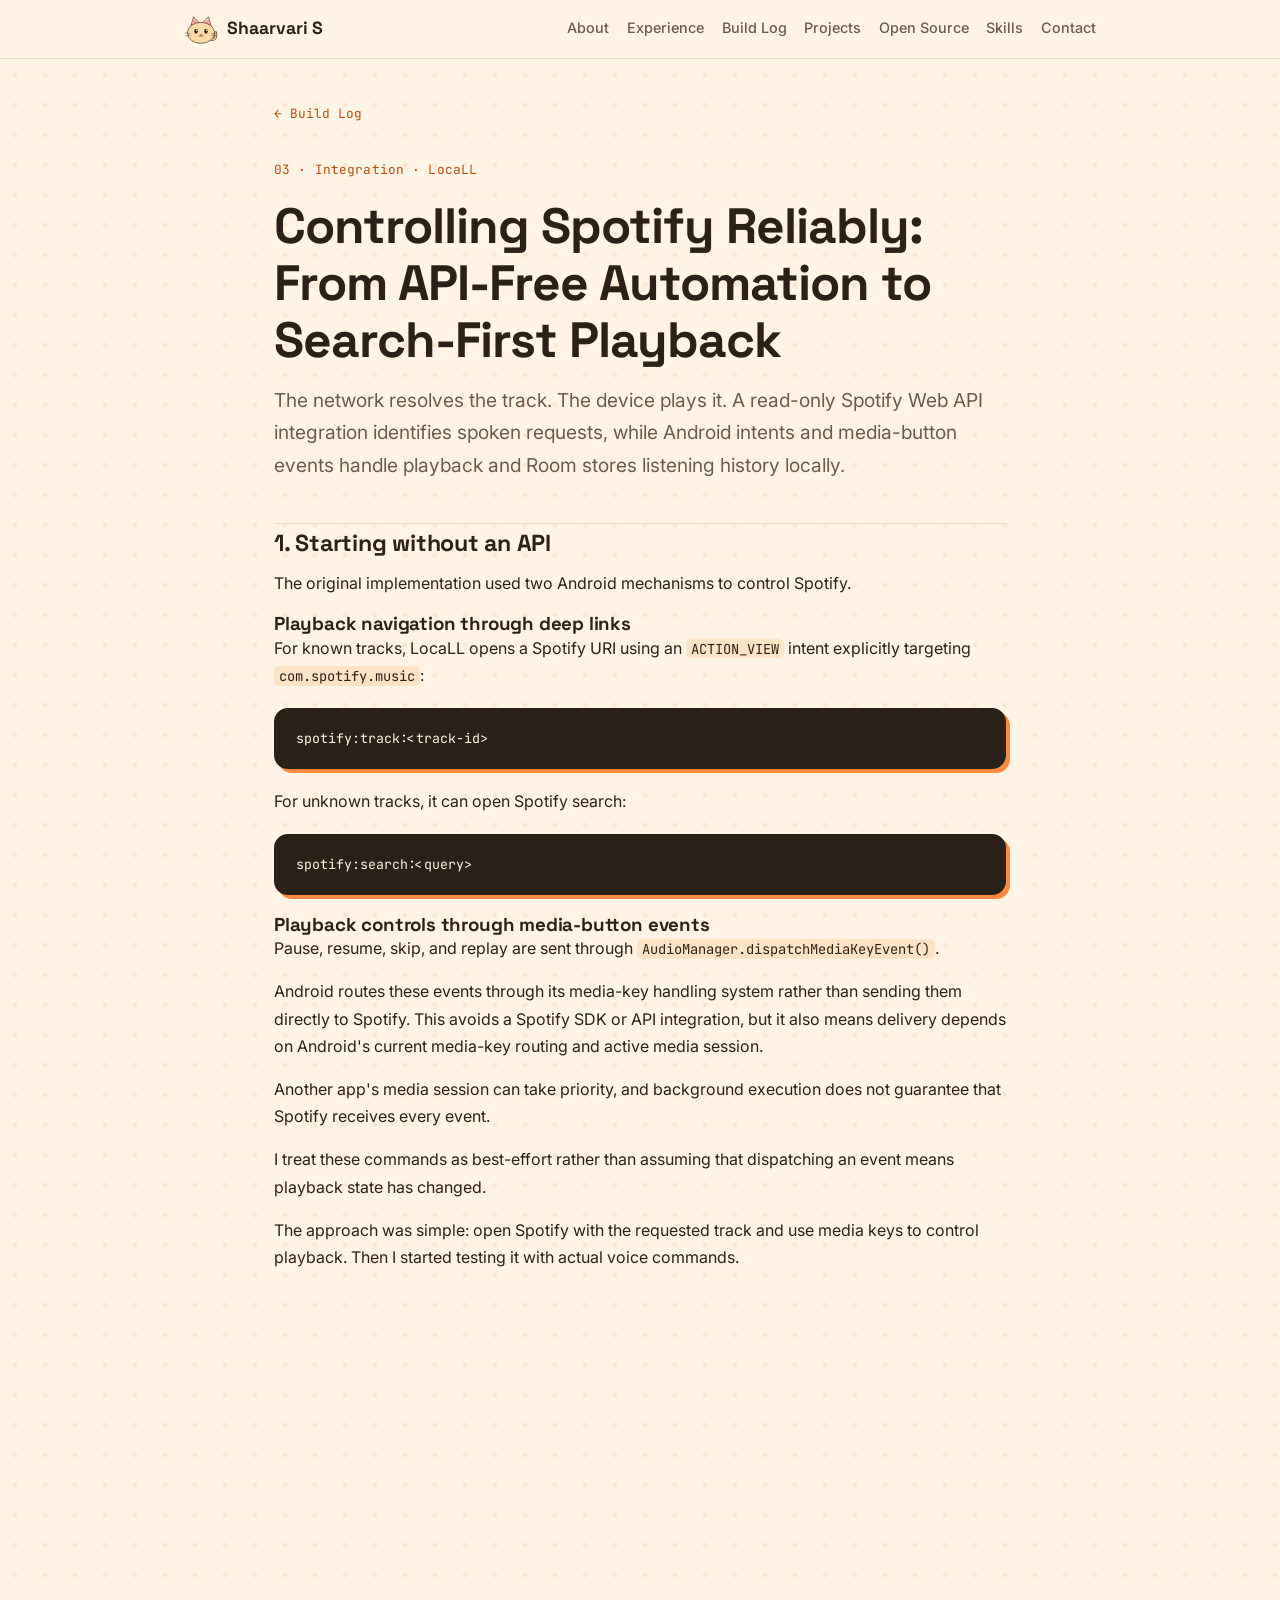
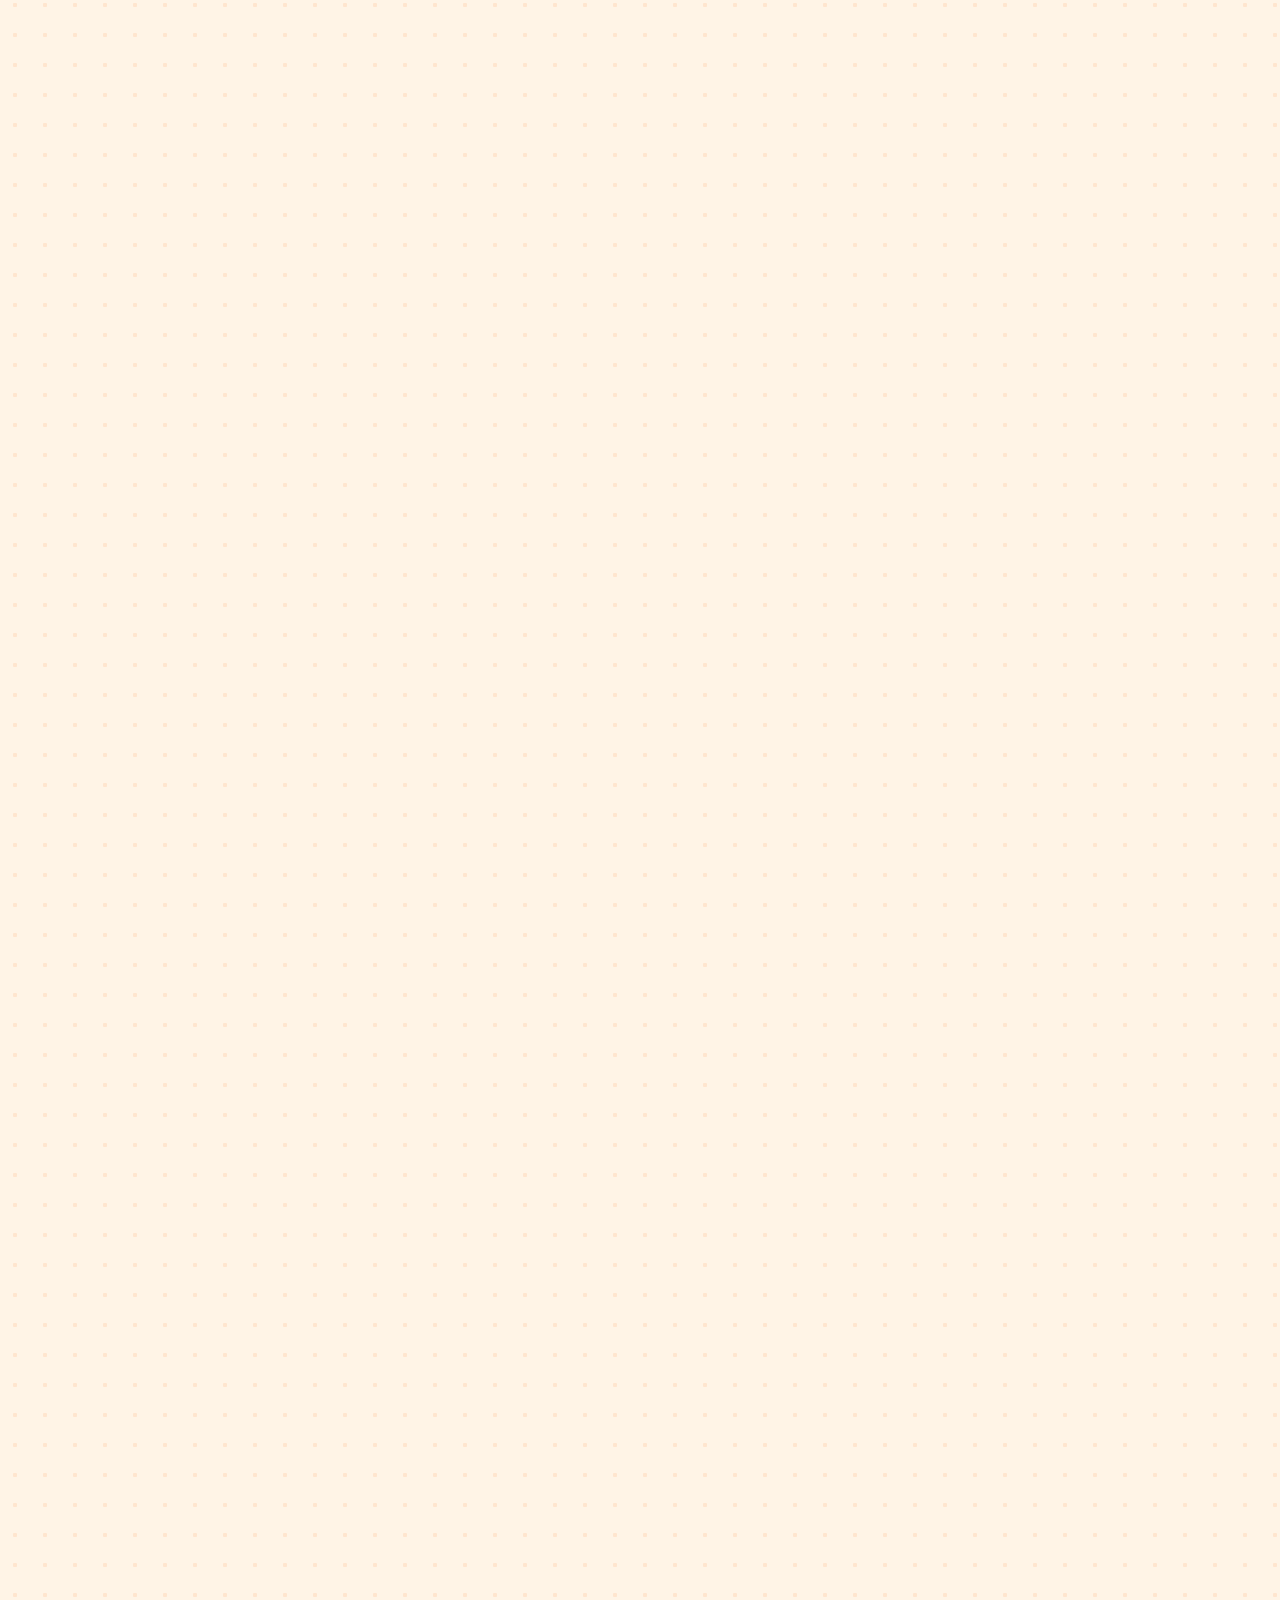
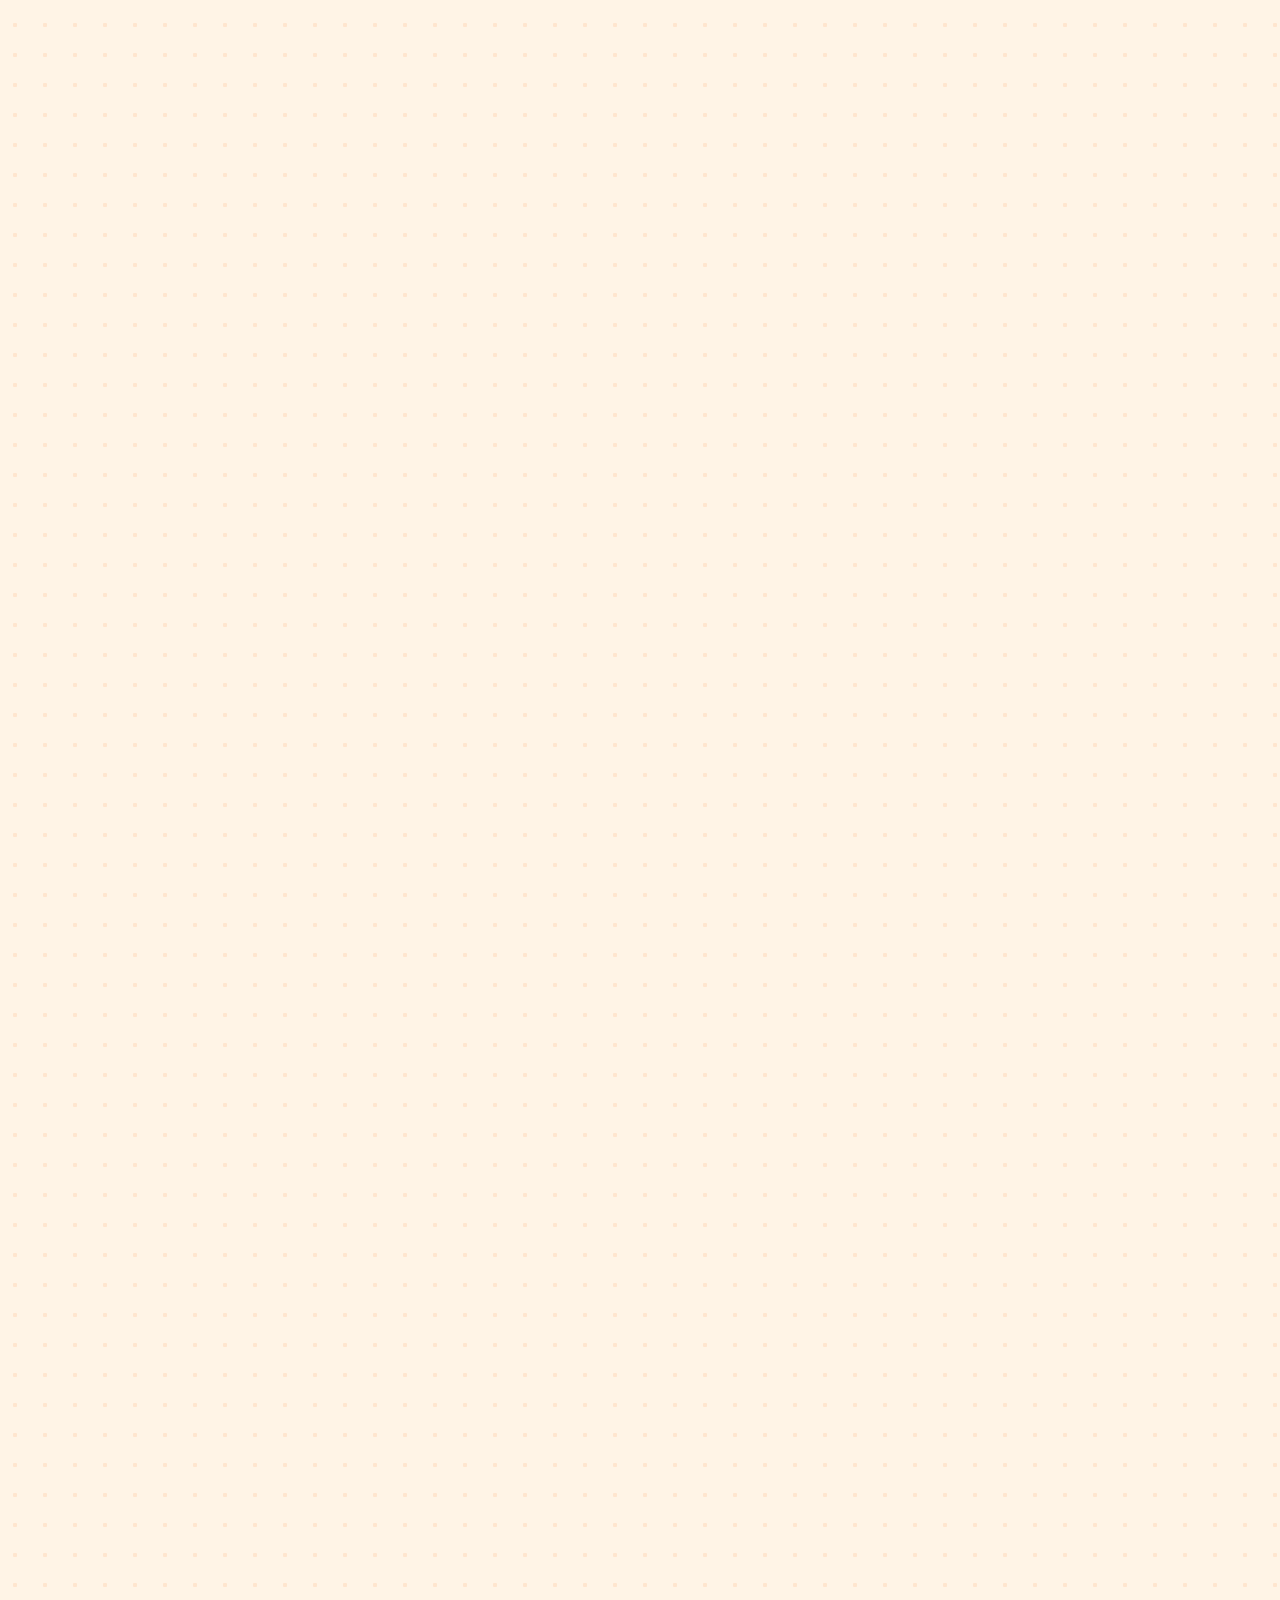
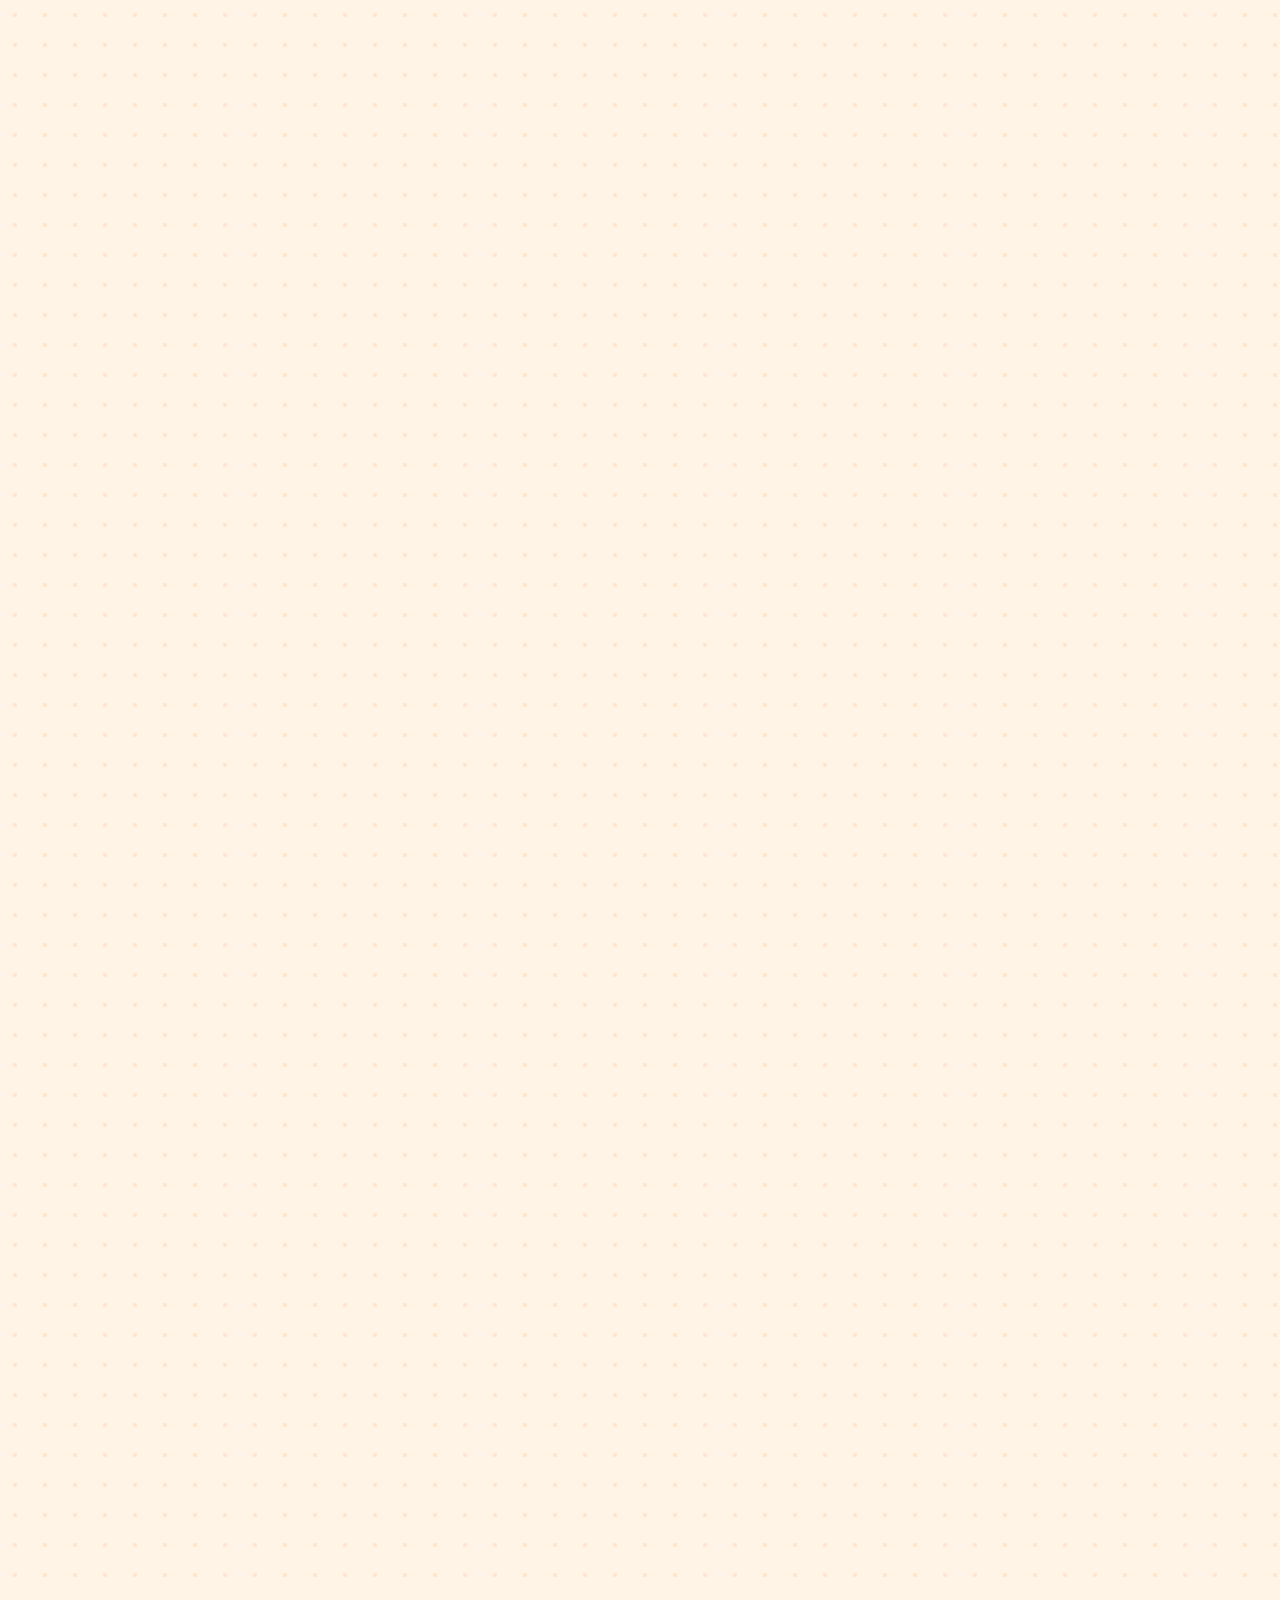
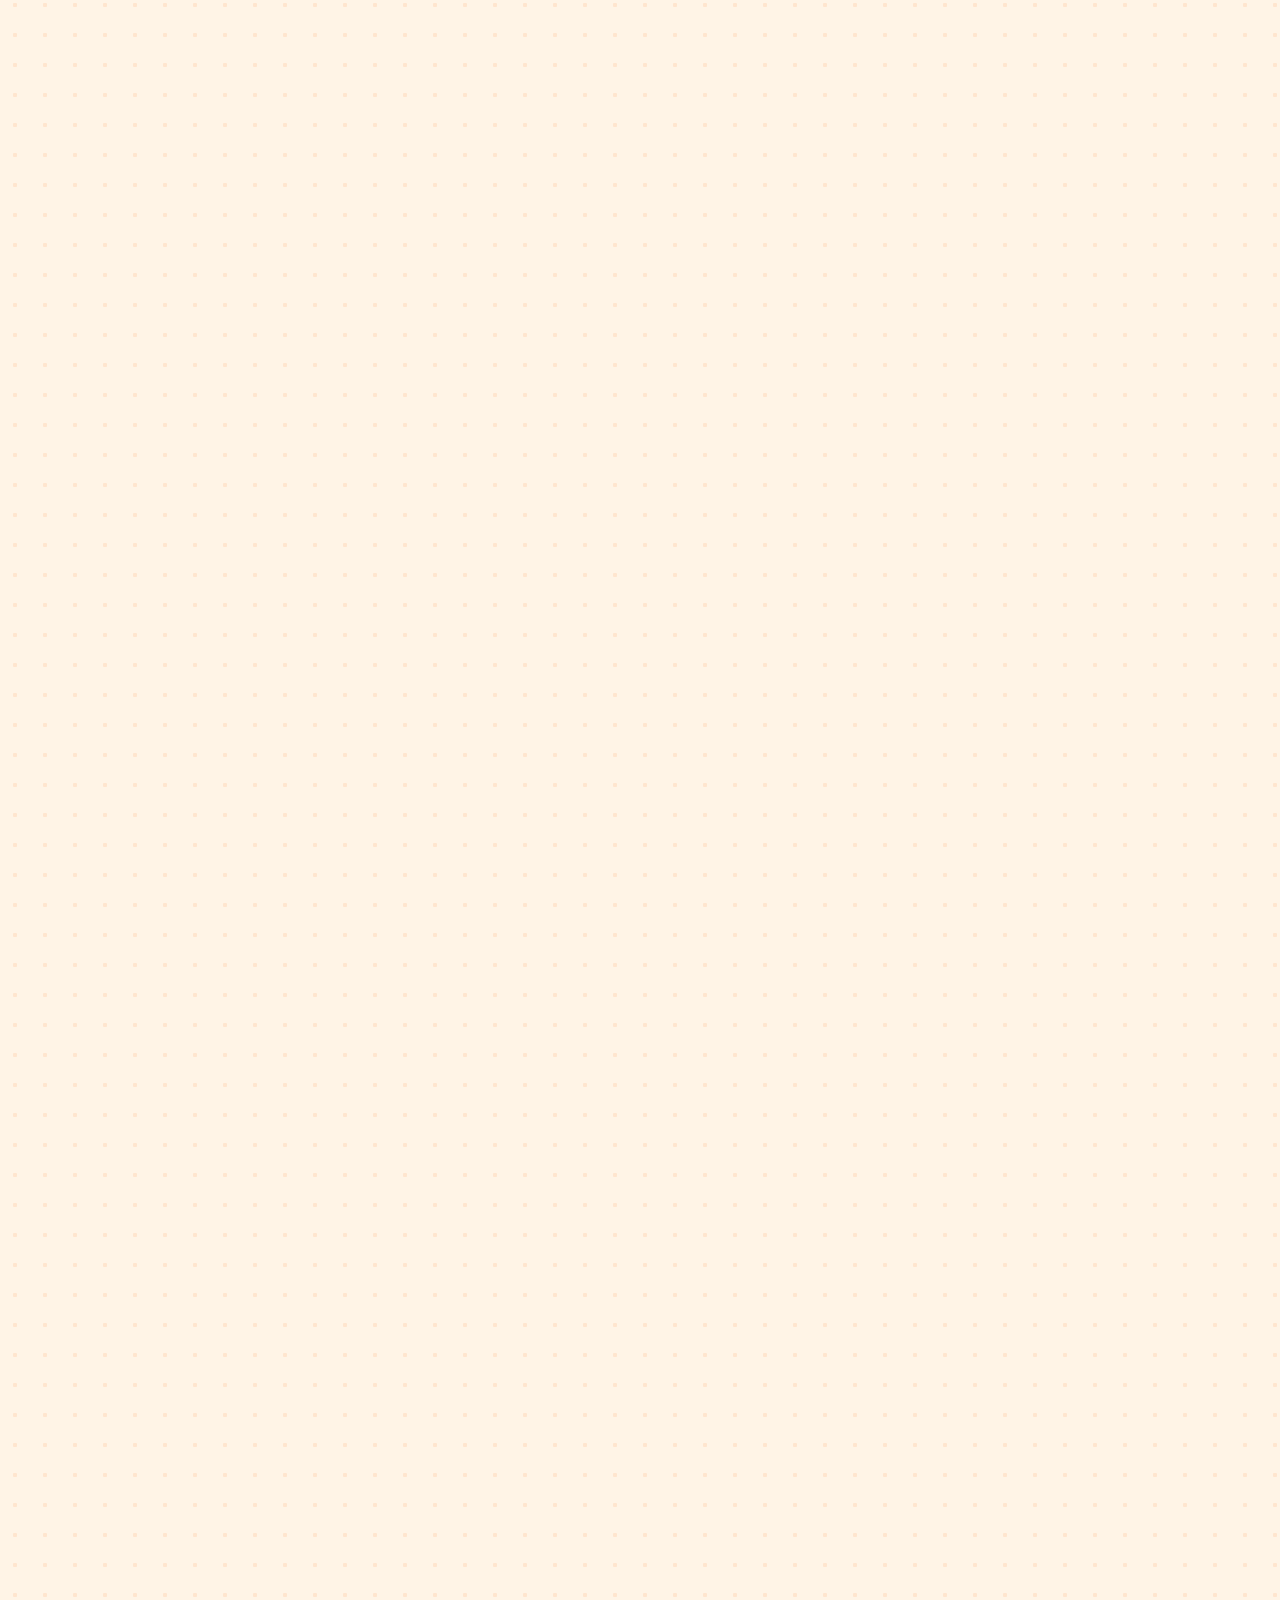
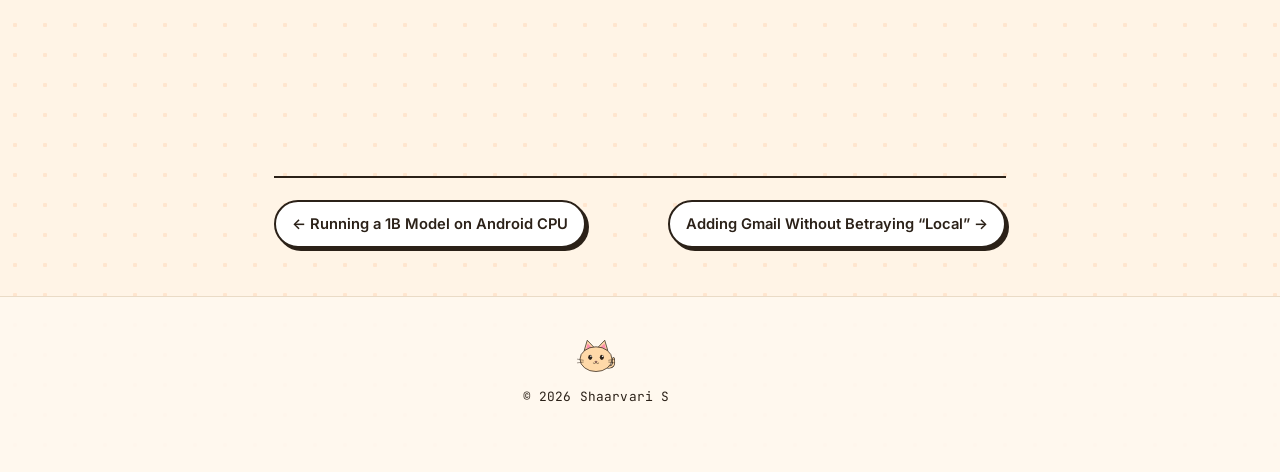
==== commit a6c9de2d: "fix font" ====
--- a/log-03-spotify.html
+++ b/log-03-spotify.html
@@ -1,85 +1,909 @@
+
 <!DOCTYPE html>
 <html lang="en">
 <head>
-<meta charset="utf-8">
-<meta name="viewport" content="width=device-width, initial-scale=1">
-<meta name="description" content="Driving the installed Spotify app with deep links and media keys, guarded against a model that invents artists.">
-<meta name="theme-color" content="#FFF4E6">
-<link rel="icon" href="data:image/svg+xml,%3Csvg xmlns=%27http://www.w3.org/2000/svg%27 viewBox=%270 0 100 100%27%3E%3Ctext y=%27.9em%27 font-size=%2790%27%3E%F0%9F%90%B1%3C/text%3E%3C/svg%3E">
-<title>Controlling Spotify without an API · Shaarvari S</title>
-<script>document.documentElement.classList.add("js");</script>
-<link rel="preconnect" href="https://fonts.googleapis.com"><link rel="preconnect" href="https://fonts.gstatic.com" crossorigin><link href="https://fonts.googleapis.com/css2?family=Space+Grotesk:wght@500;600;700&family=Inter:wght@400;500;600;700&family=JetBrains+Mono:wght@400;500&display=swap" rel="stylesheet">
-<link rel="stylesheet" href="styles.css">
+  <meta charset="utf-8">
+  <meta name="viewport" content="width=device-width, initial-scale=1">
+
+  <meta
+    name="description"
+    content="Driving the installed Spotify app with deep links and media keys, guarded against a model that invents artists."
+  >
+
+  <meta name="theme-color" content="#FFF4E6">
+
+  <link
+    rel="icon"
+    href="data:image/svg+xml,%3Csvg xmlns=%27http://www.w3.org/2000/svg%27 viewBox=%270 0 100 100%27%3E%3Ctext y=%27.9em%27 font-size=%2790%27%3E%F0%9F%90%B1%3C/text%3E%3C/svg%3E"
+  >
+
+  <title>Controlling Spotify Reliably · Shaarvari S</title>
+
+  <script>
+    document.documentElement.classList.add("js");
+  </script>
+
+  <link rel="preconnect" href="https://fonts.googleapis.com">
+  <link rel="preconnect" href="https://fonts.gstatic.com" crossorigin>
+
+  <link
+    href="https://fonts.googleapis.com/css2?family=Space+Grotesk:wght@500;600;700&family=Inter:wght@400;500;600;700&family=JetBrains+Mono:wght@400;500&display=swap"
+    rel="stylesheet"
+  >
+
+  <link rel="stylesheet" href="styles.css">
 </head>
+
 <body data-page="log">
-<header class="top"><div class="bar"><a class="brand" href="index.html"><svg class="cat mascot-head" viewBox="0 0 220 200" aria-hidden="true" focusable="false"><g class="tail" fill="none" stroke-linecap="round"><path d="M175 165 Q215 170 205 120" stroke="#2B2118" stroke-width="16"/><path d="M175 165 Q215 170 205 120" style="stroke:var(--cat)" stroke-width="9"/></g><polygon points="45,75 62,18 100,58" style="fill:var(--cat)" stroke="#2B2118" stroke-width="4" stroke-linejoin="round"/><polygon points="175,75 158,18 120,58" style="fill:var(--cat)" stroke="#2B2118" stroke-width="4" stroke-linejoin="round"/><polygon points="55,67 64,36 88,58" style="fill:var(--pink)"/><polygon points="165,67 156,36 132,58" style="fill:var(--pink)"/><ellipse cx="110" cy="122" rx="88" ry="68" style="fill:var(--cat)" stroke="#2B2118" stroke-width="4"/><g class="eyes"><ellipse cx="78" cy="112" rx="11" ry="15" fill="#2B2118"/><ellipse cx="142" cy="112" rx="11" ry="15" fill="#2B2118"/><circle cx="82" cy="106" r="4" fill="#fff"/><circle cx="146" cy="106" r="4" fill="#fff"/></g><path d="M104 134 h12 l-6 7z" style="fill:var(--pink)" stroke="#2B2118" stroke-width="2.5" stroke-linejoin="round"/><path d="M110 141 q-7 9 -15 3 M110 141 q7 9 15 3" fill="none" stroke="#2B2118" stroke-width="3" stroke-linecap="round"/><g stroke="#2B2118" stroke-width="2.5" stroke-linecap="round"><line x1="40" y1="128" x2="8" y2="122"/><line x1="40" y1="138" x2="8" y2="142"/><line x1="180" y1="128" x2="212" y2="122"/><line x1="180" y1="138" x2="212" y2="142"/></g></svg><span>Shaarvari S</span></a><nav aria-label="Main"><a href="index.html#about">About</a><a href="index.html#experience">Experience</a><a href="index.html#log">Build Log</a><a href="index.html#projects">Projects</a><a href="index.html#open-source">Open Source</a><a href="index.html#skills">Skills</a><a href="index.html#contact">Contact</a></nav></div></header>
-<main>
-<article class="post"><a class="crumb" href="index.html#log">&larr; Build Log</a><header class="post-head" data-reveal><p class="meta mono">03 &middot; Integration &middot; LocaLL</p><h1>Controlling Spotify Reliably: From API-Free Automation to Search-First Playback</h1><p class="lede">The network resolves the track. The device plays it. A read-only Spotify Web API integration identifies spoken requests, while Android intents and media-button events handle playback and Room stores listening history locally.</p></header><section class="block" data-reveal><h2>1. Starting without an APIThe original implementation used two Android mechanisms to control Spotify.Playback navigation through deep linksFor known tracks, LocaLL opens a Spotify URI using an ACTION_VIEW intent explicitly targeting com.spotify.music.spotify:track:<track-id>For unknown tracks, it can open Spotify search:spotify:search:<query>Playback controls through media-button eventsPause, resume, skip, and replay are sent through AudioManager.dispatchMediaKeyEvent().Android routes these events through its media-key handling system rather than sending them directly to Spotify. This avoids a Spotify SDK or API integration, but it also means delivery depends on Android's current media-key routing and active media session. Another app's media session can take priority, and background execution does not guarantee that Spotify receives every event.I treat these commands as best-effort rather than assuming that dispatching an event means playback state has changed.The approach was simple: open Spotify with the requested track and use media keys to control playback.Then I started testing it with actual voice commands.</h2><p></p></section><section class="block" data-reveal><h2>2. Opening a track doesn't necessarily play itThe first problem was that opening a spotify:track: URI only navigated Spotify to the requested song.On the Spotify builds I tested, the track loaded into the player in a paused state. The deep link worked, but no music started.There was no reliable play parameter to add to the URI, so I separated navigation from playback.After opening the track, LocaLL sends a MEDIA_PLAY event. Since Spotify might still be cold-starting, the event is sent through spaced retries.fun playUri(uri: String): Boolean { if (!openSpotify(Uri.parse(uri))) return false scope.launch { // Spaced retries to cover a cold Spotify launch. for (waitMs in longArrayOf(1500, 1500, 2000)) { delay(waitMs) sendKey(KeyEvent.KEYCODE_MEDIA_PLAY) } } return true}The choice of key event matters.MEDIA_PLAY requests playback without toggling the current state. If Spotify has already started playing, another play request should not pause it.Using MEDIA_PLAY_PAUSE would be risky because it toggles playback. A retry could pause a track that had already started.These retries are still blind. They don't confirm that Spotify received the event or that audio actually started. They also cannot override Android's media-session routing decisions.</h2><p></p></section><section class="block" data-reveal><h2>3. The problem with unknown songsThe local catalogue could handle known songs, but it couldn't cover everything a user might ask for.For an unknown song, opening a spotify:search: URI only displays search results. It doesn't select or play anything.My first solution was to automate Spotify's search interface using an Android Accessibility service:Open Spotify search.Enter the requested query.Select the top result.The music module received this capability through a callback rather than depending directly on the Accessibility service.This worked, but it introduced another layer of fragility. Spotify could change its layout, the top result wasn't always the right one, and LocaLL had no reliable way to confirm whether the interaction succeeded.If Accessibility access was disabled, the app could only open search and ask the user to select a result manually.This was the point where the API-free approach started becoming a limitation.</h2><p></p></section><section class="block" data-reveal><h2>4. A small API integration to solve track resolutionInstead of trying to make UI automation more reliable, I changed the architecture.LocaLL now uses the Spotify Web API's search endpoint to resolve a spoken request to a concrete track URI.The API is used for one purpose: finding out which Spotify track matches the request.It does not start playback, pause music, skip tracks, or control the media session.The flow is:Receive the spoken request.Search Spotify using the request.Extract the matching track's URI.Pass that URI to the existing playUri() implementation.Let Android handle opening Spotify and starting playback.The API integration uses the client-credentials grant. It obtains an application access token without requiring the user to log in or grant account permissions through a user-consent screen.The resolver is also optional:val isConfigured: Boolean get() = BuildConfig.SPOTIFY_CLIENT_ID.isNotBlank() && BuildConfig.SPOTIFY_CLIENT_SECRET.isNotBlank()suspend fun resolveTrack(query: String): Track? { if (!isConfigured) return null val token = accessToken() ?: return null return search(token, query)}Credentials are kept in local.properties, which is git-ignored, and injected into BuildConfig at build time.There is an important security trade-off here. This is a personal project that I build and install directly on my own device, so bundling the client credentials into the APK is acceptable for my current use case. However, local.properties only prevents accidental source-control commits. It does not protect the secret once the APK is distributed; someone can extract it from the application.For a public app, the client secret should stay on a backend that proxies the search request. If the app needs user-authorized Spotify access, an appropriate user authorization flow such as Authorization Code with PKCE would be needed instead.If the credentials are missing or resolution fails, the resolver returns null and LocaLL falls back to its original API-free paths.The API improves track resolution without becoming a requirement for the rest of the feature.</h2><p></p></section><section class="block" data-reveal><h2>5. Resolution order: deterministic first, best-effort lastWith the API integration, MusicCommandHandler follows a resolution order that prioritizes known information before falling back to less reliable approaches.OrderResolution pathResult1Local catalogueKnown track URI2Spotify Web API searchMatching track URI3Local LLM extracts title and artist, followed by another resolution attemptTrack URI if matched4Accessibility search automationBest-effort selection5Open Spotify search screenUser selects manuallyThe local catalogue is no longer the limit of what LocaLL can play. It acts as an offline seed for common tracks.The API handles requests outside that catalogue. Accessibility automation remains a fallback when API resolution isn't available, and opening the search screen is the final fallback.Regardless of which path produces the URI, playback goes through the same playUri() implementation.That separation is important: track resolution has multiple possible sources, but playback has one shared path.</h2><p></p></section><section class="block" data-reveal><h2>6. Keeping a 1B model from inventing artistsThe local model can extract structured information such as title and artist from a spoken request.However, a small model can confidently attach an artist that was never mentioned. Passing that guess directly into a search query can produce completely unrelated results.I added three safeguards in MusicCommandHandler.kt.Catalogue fast pathKnown songs are matched locally and played without loading the model. This avoids unnecessary inference for requests that can already be resolved.Search using the raw transcriptThe first API search uses the original spoken request, not the model-generated title and artist fields.This is important because the raw transcript represents what the user actually said. The model shouldn't get an opportunity to change the request before the first search.Validate extracted artistsThe artistWasSpoken() check verifies that an extracted artist actually appears in the transcript. If it doesn't, the artist is discarded.The model is now a fallback for splitting the request into title and artist when the initial raw search doesn't resolve it. It is no longer the first or only interpretation of the user's request.</h2><p></p></section><section class="block" data-reveal><h2>7. Remembering the last trackThere was another problem with relying entirely on media-button events.Commands such as "play it again" don't contain a track URI. Sending MEDIA_PREVIOUS isn't necessarily the same as replaying the last requested track, and the active media session might no longer be available.For short-term context, I added a deterministic MusicSession that remembers the last track's exact URI for five minutes.This allows follow-up commands such as:"Play it again.""Play that song.""Play something else."The app can resolve references to the previous track without asking the model to infer the song again.Search-first resolution also made it possible to introduce a longer-term listening history.</h2><p></p></section><section class="block" data-reveal><h2>8. Building a local listening historyEvery successfully resolved track provides a title, artist, and Spotify URI.LocaLL stores this information in an on-device Room database. There is no listening-history backend; the history stays on the device.Once tracks are stored locally, frequency and recency become simple database queries rather than language-model problems.This enables commands such as:"Play my most played" — retrieves the most-requested track."Play my favourite artist" — retrieves the artist with the highest total request count."Play what I was listening to" — retrieves the most recent play.Each result resolves to a stored URI and goes through the same playback path.A fixed catalogue could never answer questions about what the user listened to yesterday. A local history built through actual usage can.ResultThe final implementation separates track resolution, playback, and listening history.ComponentResponsibilityNetworkLocal catalogueResolve known tracks offlineNoneSpotify Web API /v1/searchResolve requests to track URIsRead-onlySpotify deep linksOpen tracks by URINoneMedia-button eventsControl playbackNoneAccessibility serviceFallback search and selectionNoneLocal LLMExtract title and artist when neededNoneMusicSessionFive-minute follow-up contextNoneRoom listening historyStore plays and support personal queriesNoneWhat the final architecture achieves:No user login or user-consent flow.No API calls to start or control playback.One read-only search integration for resolving unknown tracks.Playback remains device-level and best-effort.API credentials are optional, with fallback to the original API-free implementation.Listening history stays on-device.What changedThe original goal was to avoid Spotify integration completely. That removed network dependencies, but it also meant relying on an external UI for something as basic as finding the right song.The final design uses the API only where it provides real value: resolving a spoken request to an exact track identity.Everything else remains on the device.The broader lesson is that avoiding an API isn't automatically the simplest or most reliable architecture. Sometimes a small, read-only integration can remove a much larger dependency on UI automation.For LocaLL, the right boundary turned out to be simple: use the API to identify the music, but keep playback and personal listening history under local control.</h2><p></p></section><section class="block" data-reveal><h2>The final boundary</h2><p>The API is used only to identify the music. Playback remains device-level and best-effort; personal listening history stays on-device. A small, read-only integration removed a larger dependency on UI automation without moving playback or personal data to a backend.</p><div class="takeaway"><strong>Takeaway</strong><p>Avoiding an API is not automatically the simplest or most reliable architecture. Use the API to identify the music, but keep playback and personal listening history under local control.</p></div></section><nav class="pager" aria-label="Build log pagination"><a href="log-02-local-model.html">&larr; Running a 1B Model on Android CPU</a><a href="log-04-gmail.html">Adding Gmail Without Betraying “Local” &rarr;</a></nav></article>
-</main>
-<footer><div class="wrap foot"><svg class="cat mascot-foot" viewBox="0 0 220 200" aria-hidden="true" focusable="false"><g class="tail" fill="none" stroke-linecap="round"><path d="M175 165 Q215 170 205 120" stroke="#2B2118" stroke-width="16"/><path d="M175 165 Q215 170 205 120" style="stroke:var(--cat)" stroke-width="9"/></g><polygon points="45,75 62,18 100,58" style="fill:var(--cat)" stroke="#2B2118" stroke-width="4" stroke-linejoin="round"/><polygon points="175,75 158,18 120,58" style="fill:var(--cat)" stroke="#2B2118" stroke-width="4" stroke-linejoin="round"/><polygon points="55,67 64,36 88,58" style="fill:var(--pink)"/><polygon points="165,67 156,36 132,58" style="fill:var(--pink)"/><ellipse cx="110" cy="122" rx="88" ry="68" style="fill:var(--cat)" stroke="#2B2118" stroke-width="4"/><g class="eyes"><ellipse cx="78" cy="112" rx="11" ry="15" fill="#2B2118"/><ellipse cx="142" cy="112" rx="11" ry="15" fill="#2B2118"/><circle cx="82" cy="106" r="4" fill="#fff"/><circle cx="146" cy="106" r="4" fill="#fff"/></g><path d="M104 134 h12 l-6 7z" style="fill:var(--pink)" stroke="#2B2118" stroke-width="2.5" stroke-linejoin="round"/><path d="M110 141 q-7 9 -15 3 M110 141 q7 9 15 3" fill="none" stroke="#2B2118" stroke-width="3" stroke-linecap="round"/><g stroke="#2B2118" stroke-width="2.5" stroke-linecap="round"><line x1="40" y1="128" x2="8" y2="122"/><line x1="40" y1="138" x2="8" y2="142"/><line x1="180" y1="128" x2="212" y2="122"/><line x1="180" y1="138" x2="212" y2="142"/></g></svg><p class="mono">&copy; <span class="yr"></span> Shaarvari S</p></div></footer>
-<script>
-(function(){
-  var header=document.querySelector('header.top');
-  var reduce=window.matchMedia('(prefers-reduced-motion: reduce)').matches;
-  function clamp(x){return Math.max(0,Math.min(1,x));}
-
-  // Boulder: follows the page scroll, eased so the motion is smooth
-  var ridge=document.getElementById('ridge');
-  var boulder=document.getElementById('boulder'), cat=document.getElementById('cat');
-  var L=ridge?ridge.getTotalLength():0, R=110, D=230, S0=400, S1=L-160;
-  var target=0, cur=0, running=false;
-  function at(s){return ridge.getPointAtLength(Math.max(0,Math.min(L,s)));}
-  function drawScene(p){
-    if(!ridge) return;
-    var s=S0+p*(S1-S0);
-    var a=at(s), b=at(s+1), tx=b.x-a.x, ty=b.y-a.y, len=Math.hypot(tx,ty)||1;
-    tx/=len; ty/=len;
-    var nx=ty, ny=-tx; if(ny>0){nx=-nx; ny=-ny;}
-    boulder.setAttribute('transform','translate('+(a.x+nx*R)+' '+(a.y+ny*R)+') rotate('+(s/R*180/Math.PI)+')');
-    var f=at(s-D), g=at(s-D+1), ang=Math.atan2(g.y-f.y,g.x-f.x)*180/Math.PI;
-    cat.setAttribute('transform','translate('+f.x+' '+f.y+') rotate('+ang+')');
-  }
-
-  // Content: each block rises in as it enters from the bottom and stays until it has left the top.
-  // It is computed from the scroll position every frame, so it works in both directions.
-  var blocks=[].slice.call(document.querySelectorAll('[data-reveal]'));
-  function drawBlocks(){
-    var vh=window.innerHeight;
-    blocks.forEach(function(el){
-      if(reduce){el.style.opacity=1; el.style.transform='none'; return;}
-      var r=el.getBoundingClientRect();
-      var o=clamp((vh-r.top)/(vh*0.3));
-      el.style.opacity=o;
-      el.style.transform='translateY('+((1-o)*36)+'px)';
-    });
-  }
-
-  function frame(){
-    var max=document.documentElement.scrollHeight-window.innerHeight;
-    target=max>0?clamp(window.scrollY/max):0;
-    cur+=(target-cur)*0.12;
-    if(Math.abs(target-cur)<0.0004) cur=target;
-    drawScene(cur);
-    drawBlocks();
-    if(cur!==target){requestAnimationFrame(frame);} else {running=false;}
-  }
-  function kick(){
-    header.classList.toggle('scrolled',window.scrollY>8);
-    if(!running){running=true; requestAnimationFrame(frame);}
-  }
-  window.addEventListener('scroll',kick,{passive:true});
-  window.addEventListener('resize',kick);
-  kick();
-
-  // Navigation highlight on the home page
-  var links=document.querySelectorAll('header nav a');
-  if(document.body.dataset.page==='home' && 'IntersectionObserver' in window){
-    var map={};links.forEach(function(a){map[a.getAttribute('href').split('#')[1]]=a;});
-    var spy=new IntersectionObserver(function(es){es.forEach(function(e){if(e.isIntersecting&&map[e.target.id]){links.forEach(function(a){a.classList.remove('active');});map[e.target.id].classList.add('active');}});},{rootMargin:'-45% 0px -50% 0px'});
-    document.querySelectorAll('section[id]').forEach(function(s){spy.observe(s);});
-  }
-  var yr=document.querySelector('.yr'); if(yr) yr.textContent=new Date().getFullYear();
-})();
-</script>
+
+  <!-- Navigation -->
+  <header class="top">
+    <div class="bar">
+
+      <a class="brand" href="index.html">
+        <svg
+          class="cat mascot-head"
+          viewBox="0 0 220 200"
+          aria-hidden="true"
+          focusable="false"
+        >
+          <g class="tail" fill="none" stroke-linecap="round">
+            <path d="M175 165 Q215 170 205 120" stroke="#2B2118" stroke-width="16"/>
+            <path d="M175 165 Q215 170 205 120" style="stroke:var(--cat)" stroke-width="9"/>
+          </g>
+
+          <polygon points="45,75 62,18 100,58" style="fill:var(--cat)" stroke="#2B2118" stroke-width="4" stroke-linejoin="round"/>
+          <polygon points="175,75 158,18 120,58" style="fill:var(--cat)" stroke="#2B2118" stroke-width="4" stroke-linejoin="round"/>
+
+          <polygon points="55,67 64,36 88,58" style="fill:var(--pink)"/>
+          <polygon points="165,67 156,36 132,58" style="fill:var(--pink)"/>
+
+          <ellipse cx="110" cy="122" rx="88" ry="68" style="fill:var(--cat)" stroke="#2B2118" stroke-width="4"/>
+
+          <g class="eyes">
+            <ellipse cx="78" cy="112" rx="11" ry="15" fill="#2B2118"/>
+            <ellipse cx="142" cy="112" rx="11" ry="15" fill="#2B2118"/>
+            <circle cx="82" cy="106" r="4" fill="#fff"/>
+            <circle cx="146" cy="106" r="4" fill="#fff"/>
+          </g>
+
+          <path d="M104 134 h12 l-6 7z" style="fill:var(--pink)" stroke="#2B2118" stroke-width="2.5" stroke-linejoin="round"/>
+          <path d="M110 141 q-7 9 -15 3 M110 141 q7 9 15 3" fill="none" stroke="#2B2118" stroke-width="3" stroke-linecap="round"/>
+
+          <g stroke="#2B2118" stroke-width="2.5" stroke-linecap="round">
+            <line x1="40" y1="128" x2="8" y2="122"/>
+            <line x1="40" y1="138" x2="8" y2="142"/>
+            <line x1="180" y1="128" x2="212" y2="122"/>
+            <line x1="180" y1="138" x2="212" y2="142"/>
+          </g>
+        </svg>
+
+        <span>Shaarvari S</span>
+      </a>
+
+      <nav aria-label="Main">
+        <a href="index.html#about">About</a>
+        <a href="index.html#experience">Experience</a>
+        <a href="index.html#log">Build Log</a>
+        <a href="index.html#projects">Projects</a>
+        <a href="index.html#open-source">Open Source</a>
+        <a href="index.html#skills">Skills</a>
+        <a href="index.html#contact">Contact</a>
+      </nav>
+
+    </div>
+  </header>
+
+
+  <!-- Article -->
+  <main>
+    <article class="post">
+
+      <a class="crumb" href="index.html#log">
+        &larr; Build Log
+      </a>
+
+      <!-- Article heading -->
+      <header class="post-head" data-reveal>
+
+        <p class="meta mono">
+          03 &middot; Integration &middot; LocaLL
+        </p>
+
+        <h1>
+          Controlling Spotify Reliably: From API-Free Automation to Search-First Playback
+        </h1>
+
+        <p class="lede">
+          The network resolves the track. The device plays it. A read-only
+          Spotify Web API integration identifies spoken requests, while
+          Android intents and media-button events handle playback and Room
+          stores listening history locally.
+        </p>
+
+      </header>
+
+
+      <!-- Section 1 -->
+      <section class="block" data-reveal>
+
+        <h2>1. Starting without an API</h2>
+
+        <p>
+          The original implementation used two Android mechanisms to control Spotify.
+        </p>
+
+        <h3>Playback navigation through deep links</h3>
+
+        <p>
+          For known tracks, LocaLL opens a Spotify URI using an
+          <code>ACTION_VIEW</code> intent explicitly targeting
+          <code>com.spotify.music</code>:
+        </p>
+
+        <pre><code>spotify:track:&lt;track-id&gt;</code></pre>
+
+        <p>
+          For unknown tracks, it can open Spotify search:
+        </p>
+
+        <pre><code>spotify:search:&lt;query&gt;</code></pre>
+
+        <h3>Playback controls through media-button events</h3>
+
+        <p>
+          Pause, resume, skip, and replay are sent through
+          <code>AudioManager.dispatchMediaKeyEvent()</code>.
+        </p>
+
+        <p>
+          Android routes these events through its media-key handling system
+          rather than sending them directly to Spotify. This avoids a Spotify
+          SDK or API integration, but it also means delivery depends on
+          Android's current media-key routing and active media session.
+        </p>
+
+        <p>
+          Another app's media session can take priority, and background
+          execution does not guarantee that Spotify receives every event.
+        </p>
+
+        <p>
+          I treat these commands as best-effort rather than assuming that
+          dispatching an event means playback state has changed.
+        </p>
+
+        <p>
+          The approach was simple: open Spotify with the requested track and
+          use media keys to control playback. Then I started testing it with
+          actual voice commands.
+        </p>
+
+      </section>
+
+
+      <!-- Section 2 -->
+      <section class="block" data-reveal>
+
+        <h2>2. Opening a track doesn't necessarily play it</h2>
+
+        <p>
+          The first problem was that opening a
+          <code>spotify:track:</code> URI only navigated Spotify to the
+          requested song.
+        </p>
+
+        <p>
+          On the Spotify builds I tested, the track loaded into the player
+          in a paused state. The deep link worked, but no music started.
+        </p>
+
+        <p>
+          There was no reliable play parameter to add to the URI, so I
+          separated navigation from playback.
+        </p>
+
+        <p>
+          After opening the track, LocaLL sends a <code>MEDIA_PLAY</code>
+          event. Since Spotify might still be cold-starting, the event is
+          sent through spaced retries.
+        </p>
+
+        <pre><code>fun playUri(uri: String): Boolean {
+    if (!openSpotify(Uri.parse(uri))) return false
+
+    scope.launch {
+        // Spaced retries to cover a cold Spotify launch.
+        for (waitMs in longArrayOf(1500, 1500, 2000)) {
+            delay(waitMs)
+            sendKey(KeyEvent.KEYCODE_MEDIA_PLAY)
+        }
+    }
+
+    return true
+}</code></pre>
+
+        <p>
+          The choice of key event matters.
+        </p>
+
+        <p>
+          <code>MEDIA_PLAY</code> requests playback without toggling the
+          current state. If Spotify has already started playing, another
+          play request should not pause it.
+        </p>
+
+        <p>
+          Using <code>MEDIA_PLAY_PAUSE</code> would be risky because it
+          toggles playback. A retry could pause a track that had already
+          started.
+        </p>
+
+        <p>
+          These retries are still blind. They don't confirm that Spotify
+          received the event or that audio actually started. They also
+          cannot override Android's media-session routing decisions.
+        </p>
+
+      </section>
+
+
+      <!-- Section 3 -->
+      <section class="block" data-reveal>
+
+        <h2>3. The problem with unknown songs</h2>
+
+        <p>
+          The local catalogue could handle known songs, but it couldn't
+          cover everything a user might ask for.
+        </p>
+
+        <p>
+          For an unknown song, opening a
+          <code>spotify:search:</code> URI only displays search results.
+          It doesn't select or play anything.
+        </p>
+
+        <p>
+          My first solution was to automate Spotify's search interface
+          using an Android Accessibility service:
+        </p>
+
+        <ol>
+          <li>Open Spotify search.</li>
+          <li>Enter the requested query.</li>
+          <li>Select the top result.</li>
+        </ol>
+
+        <p>
+          The music module received this capability through a callback
+          rather than depending directly on the Accessibility service.
+        </p>
+
+        <p>
+          This worked, but it introduced another layer of fragility.
+          Spotify could change its layout, the top result wasn't always
+          the right one, and LocaLL had no reliable way to confirm whether
+          the interaction succeeded.
+        </p>
+
+        <p>
+          If Accessibility access was disabled, the app could only open
+          search and ask the user to select a result manually.
+        </p>
+
+        <p>
+          This was the point where the API-free approach started becoming
+          a limitation.
+        </p>
+
+      </section>
+
+
+      <!-- Section 4 -->
+      <section class="block" data-reveal>
+
+        <h2>4. A small API integration to solve track resolution</h2>
+
+        <p>
+          Instead of trying to make UI automation more reliable, I changed
+          the architecture.
+        </p>
+
+        <p>
+          LocaLL now uses the Spotify Web API's search endpoint to resolve
+          a spoken request to a concrete track URI.
+        </p>
+
+        <p>
+          The API is used for one purpose: finding out which Spotify track
+          matches the request.
+        </p>
+
+        <p>
+          It does not start playback, pause music, skip tracks, or control
+          the media session.
+        </p>
+
+        <p>The flow is:</p>
+
+        <ol>
+          <li>Receive the spoken request.</li>
+          <li>Search Spotify using the request.</li>
+          <li>Extract the matching track's URI.</li>
+          <li>Pass that URI to the existing <code>playUri()</code> implementation.</li>
+          <li>Let Android handle opening Spotify and starting playback.</li>
+        </ol>
+
+        <p>
+          The API integration uses the client-credentials grant. It obtains
+          an application access token without requiring the user to log in
+          or grant account permissions through a user-consent screen.
+        </p>
+
+        <p>
+          The resolver is also optional:
+        </p>
+
+        <pre><code>val isConfigured: Boolean
+    get() = BuildConfig.SPOTIFY_CLIENT_ID.isNotBlank() &&
+        BuildConfig.SPOTIFY_CLIENT_SECRET.isNotBlank()
+
+suspend fun resolveTrack(query: String): Track? {
+    if (!isConfigured) return null
+
+    val token = accessToken() ?: return null
+    return search(token, query)
+}</code></pre>
+
+        <p>
+          Credentials are kept in <code>local.properties</code>, which is
+          git-ignored, and injected into <code>BuildConfig</code> at build
+          time.
+        </p>
+
+        <p>
+          There is an important security trade-off here. This is a personal
+          project that I build and install directly on my own device, so
+          bundling the client credentials into the APK is acceptable for my
+          current use case.
+        </p>
+
+        <p>
+          However, <code>local.properties</code> only prevents accidental
+          source-control commits. It does not protect the secret once the
+          APK is distributed; someone can extract it from the application.
+        </p>
+
+        <p>
+          For a public app, the client secret should stay on a backend that
+          proxies the search request. If the app needs user-authorized
+          Spotify access, an appropriate user authorization flow such as
+          Authorization Code with PKCE would be needed instead.
+        </p>
+
+        <p>
+          If the credentials are missing or resolution fails, the resolver
+          returns <code>null</code> and LocaLL falls back to its original
+          API-free paths.
+        </p>
+
+        <p>
+          The API improves track resolution without becoming a requirement
+          for the rest of the feature.
+        </p>
+
+      </section>
+
+
+      <!-- Section 5 -->
+      <section class="block" data-reveal>
+
+        <h2>5. Resolution order: deterministic first, best-effort last</h2>
+
+        <p>
+          With the API integration, <code>MusicCommandHandler</code>
+          follows a resolution order that prioritizes known information
+          before falling back to less reliable approaches.
+        </p>
+
+        <div class="table-wrap">
+          <table>
+            <thead>
+              <tr>
+                <th>Order</th>
+                <th>Resolution path</th>
+                <th>Result</th>
+              </tr>
+            </thead>
+
+            <tbody>
+              <tr>
+                <td>1</td>
+                <td>Local catalogue</td>
+                <td>Known track URI</td>
+              </tr>
+              <tr>
+                <td>2</td>
+                <td>Spotify Web API search</td>
+                <td>Matching track URI</td>
+              </tr>
+              <tr>
+                <td>3</td>
+                <td>Local LLM extracts title and artist, followed by another resolution attempt</td>
+                <td>Track URI if matched</td>
+              </tr>
+              <tr>
+                <td>4</td>
+                <td>Accessibility search automation</td>
+                <td>Best-effort selection</td>
+              </tr>
+              <tr>
+                <td>5</td>
+                <td>Open Spotify search screen</td>
+                <td>User selects manually</td>
+              </tr>
+            </tbody>
+          </table>
+        </div>
+
+        <p>
+          The local catalogue is no longer the limit of what LocaLL can
+          play. It acts as an offline seed for common tracks.
+        </p>
+
+        <p>
+          The API handles requests outside that catalogue. Accessibility
+          automation remains a fallback when API resolution isn't available,
+          and opening the search screen is the final fallback.
+        </p>
+
+        <p>
+          Regardless of which path produces the URI, playback goes through
+          the same <code>playUri()</code> implementation.
+        </p>
+
+        <p>
+          That separation is important: track resolution has multiple
+          possible sources, but playback has one shared path.
+        </p>
+
+      </section>
+
+
+      <!-- Section 6 -->
+      <section class="block" data-reveal>
+
+        <h2>6. Keeping a 1B model from inventing artists</h2>
+
+        <p>
+          The local model can extract structured information such as title
+          and artist from a spoken request.
+        </p>
+
+        <p>
+          However, a small model can confidently attach an artist that was
+          never mentioned. Passing that guess directly into a search query
+          can produce completely unrelated results.
+        </p>
+
+        <p>
+          I added three safeguards in <code>MusicCommandHandler.kt</code>.
+        </p>
+
+        <h3>Catalogue fast path</h3>
+
+        <p>
+          Known songs are matched locally and played without loading the
+          model. This avoids unnecessary inference for requests that can
+          already be resolved.
+        </p>
+
+        <h3>Search using the raw transcript</h3>
+
+        <p>
+          The first API search uses the original spoken request, not the
+          model-generated title and artist fields.
+        </p>
+
+        <p>
+          This is important because the raw transcript represents what
+          the user actually said. The model shouldn't get an opportunity
+          to change the request before the first search.
+        </p>
+
+        <h3>Validate extracted artists</h3>
+
+        <p>
+          The <code>artistWasSpoken()</code> check verifies that an
+          extracted artist actually appears in the transcript. If it
+          doesn't, the artist is discarded.
+        </p>
+
+        <p>
+          The model is now a fallback for splitting the request into
+          title and artist when the initial raw search doesn't resolve it.
+          It is no longer the first or only interpretation of the user's
+          request.
+        </p>
+
+      </section>
+
+
+      <!-- Section 7 -->
+      <section class="block" data-reveal>
+
+        <h2>7. Remembering the last track</h2>
+
+        <p>
+          There was another problem with relying entirely on media-button
+          events.
+        </p>
+
+        <p>
+          Commands such as "play it again" don't contain a track URI.
+          Sending <code>MEDIA_PREVIOUS</code> isn't necessarily the same
+          as replaying the last requested track, and the active media
+          session might no longer be available.
+        </p>
+
+        <p>
+          For short-term context, I added a deterministic
+          <code>MusicSession</code> that remembers the last track's exact
+          URI for five minutes.
+        </p>
+
+        <p>This allows follow-up commands such as:</p>
+
+        <ul>
+          <li>"Play it again."</li>
+          <li>"Play that song."</li>
+          <li>"Play something else."</li>
+        </ul>
+
+        <p>
+          The app can resolve references to the previous track without
+          asking the model to infer the song again.
+        </p>
+
+        <p>
+          Search-first resolution also made it possible to introduce a
+          longer-term listening history.
+        </p>
+
+      </section>
+
+
+      <!-- Section 8 -->
+      <section class="block" data-reveal>
+
+        <h2>8. Building a local listening history</h2>
+
+        <p>
+          Every successfully resolved track provides a title, artist,
+          and Spotify URI.
+        </p>
+
+        <p>
+          LocaLL stores this information in an on-device Room database.
+          There is no listening-history backend; the history stays on
+          the device.
+        </p>
+
+        <p>
+          Once tracks are stored locally, frequency and recency become
+          simple database queries rather than language-model problems.
+        </p>
+
+        <p>This enables commands such as:</p>
+
+        <ul>
+          <li>
+            <strong>"Play my most played"</strong> — retrieves the
+            most-requested track.
+          </li>
+          <li>
+            <strong>"Play my favourite artist"</strong> — retrieves the
+            artist with the highest total request count.
+          </li>
+          <li>
+            <strong>"Play what I was listening to"</strong> — retrieves
+            the most recent play.
+          </li>
+        </ul>
+
+        <p>
+          Each result resolves to a stored URI and goes through the same
+          playback path.
+        </p>
+
+        <p>
+          A fixed catalogue could never answer questions about what the
+          user listened to yesterday. A local history built through
+          actual usage can.
+        </p>
+
+      </section>
+
+
+      <!-- Final architecture -->
+      <section class="block" data-reveal>
+
+        <h2>Result</h2>
+
+        <p>
+          The final implementation separates track resolution, playback,
+          and listening history.
+        </p>
+
+        <div class="table-wrap">
+          <table>
+            <thead>
+              <tr>
+                <th>Component</th>
+                <th>Responsibility</th>
+                <th>Network</th>
+              </tr>
+            </thead>
+
+            <tbody>
+              <tr>
+                <td>Local catalogue</td>
+                <td>Resolve known tracks offline</td>
+                <td>None</td>
+              </tr>
+              <tr>
+                <td>Spotify Web API <code>/v1/search</code></td>
+                <td>Resolve requests to track URIs</td>
+                <td>Read-only</td>
+              </tr>
+              <tr>
+                <td>Spotify deep links</td>
+                <td>Open tracks by URI</td>
+                <td>None</td>
+              </tr>
+              <tr>
+                <td>Media-button events</td>
+                <td>Control playback</td>
+                <td>None</td>
+              </tr>
+              <tr>
+                <td>Accessibility service</td>
+                <td>Fallback search and selection</td>
+                <td>None</td>
+              </tr>
+              <tr>
+                <td>Local LLM</td>
+                <td>Extract title and artist when needed</td>
+                <td>None</td>
+              </tr>
+              <tr>
+                <td>MusicSession</td>
+                <td>Five-minute follow-up context</td>
+                <td>None</td>
+              </tr>
+              <tr>
+                <td>Room listening history</td>
+                <td>Store plays and support personal queries</td>
+                <td>None</td>
+              </tr>
+            </tbody>
+          </table>
+        </div>
+
+        <h3>What the final architecture achieves</h3>
+
+        <ul>
+          <li>No user login or user-consent flow.</li>
+          <li>No API calls to start or control playback.</li>
+          <li>One read-only search integration for resolving unknown tracks.</li>
+          <li>Playback remains device-level and best-effort.</li>
+          <li>API credentials are optional, with fallback to the original API-free implementation.</li>
+          <li>Listening history stays on-device.</li>
+        </ul>
+
+      </section>
+
+
+      <!-- Conclusion -->
+      <section class="block" data-reveal>
+
+        <h2>What changed</h2>
+
+        <p>
+          The original goal was to avoid Spotify integration completely.
+          That removed network dependencies, but it also meant relying on
+          an external UI for something as basic as finding the right song.
+        </p>
+
+        <p>
+          The final design uses the API only where it provides real value:
+          resolving a spoken request to an exact track identity.
+        </p>
+
+        <p>
+          Everything else remains on the device.
+        </p>
+
+        <p>
+          The broader lesson is that avoiding an API isn't automatically
+          the simplest or most reliable architecture. Sometimes a small,
+          read-only integration can remove a much larger dependency on
+          UI automation.
+        </p>
+
+        <p>
+          For LocaLL, the right boundary turned out to be simple: use the
+          API to identify the music, but keep playback and personal
+          listening history under local control.
+        </p>
+
+        <div class="takeaway">
+          <strong>The final boundary</strong>
+
+          <p>
+            The API is used only to identify the music. Playback remains
+            device-level and best-effort; personal listening history
+            stays on-device.
+          </p>
+
+          <p>
+            <strong>Takeaway:</strong> Avoiding an API is not automatically
+            the simplest or most reliable architecture. Use the API to
+            identify the music, but keep playback and personal listening
+            history under local control.
+          </p>
+        </div>
+
+      </section>
+
+
+      <!-- Pagination -->
+      <nav class="pager" aria-label="Build log pagination">
+
+        <a href="log-02-local-model.html">
+          &larr; Running a 1B Model on Android CPU
+        </a>
+
+        <a href="log-04-gmail.html">
+          Adding Gmail Without Betraying “Local” &rarr;
+        </a>
+
+      </nav>
+
+    </article>
+  </main>
+
+
+  <!-- Footer -->
+  <footer>
+    <div class="wrap foot">
+
+      <svg
+        class="cat mascot-foot"
+        viewBox="0 0 220 200"
+        aria-hidden="true"
+        focusable="false"
+      >
+        <g class="tail" fill="none" stroke-linecap="round">
+          <path d="M175 165 Q215 170 205 120" stroke="#2B2118" stroke-width="16"/>
+          <path d="M175 165 Q215 170 205 120" style="stroke:var(--cat)" stroke-width="9"/>
+        </g>
+
+        <polygon points="45,75 62,18 100,58" style="fill:var(--cat)" stroke="#2B2118" stroke-width="4" stroke-linejoin="round"/>
+        <polygon points="175,75 158,18 120,58" style="fill:var(--cat)" stroke="#2B2118" stroke-width="4" stroke-linejoin="round"/>
+
+        <polygon points="55,67 64,36 88,58" style="fill:var(--pink)"/>
+        <polygon points="165,67 156,36 132,58" style="fill:var(--pink)"/>
+
+        <ellipse cx="110" cy="122" rx="88" ry="68" style="fill:var(--cat)" stroke="#2B2118" stroke-width="4"/>
+
+        <g class="eyes">
+          <ellipse cx="78" cy="112" rx="11" ry="15" fill="#2B2118"/>
+          <ellipse cx="142" cy="112" rx="11" ry="15" fill="#2B2118"/>
+          <circle cx="82" cy="106" r="4" fill="#fff"/>
+          <circle cx="146" cy="106" r="4" fill="#fff"/>
+        </g>
+
+        <path d="M104 134 h12 l-6 7z" style="fill:var(--pink)" stroke="#2B2118" stroke-width="2.5" stroke-linejoin="round"/>
+        <path d="M110 141 q-7 9 -15 3 M110 141 q7 9 15 3" fill="none" stroke="#2B2118" stroke-width="3" stroke-linecap="round"/>
+
+        <g stroke="#2B2118" stroke-width="2.5" stroke-linecap="round">
+          <line x1="40" y1="128" x2="8" y2="122"/>
+          <line x1="40" y1="138" x2="8" y2="142"/>
+          <line x1="180" y1="128" x2="212" y2="122"/>
+          <line x1="180" y1="138" x2="212" y2="142"/>
+        </g>
+      </svg>
+
+      <p class="mono">
+        &copy; <span class="yr"></span> Shaarvari S
+      </p>
+
+    </div>
+  </footer>
+
+
+  <!-- Page scripts -->
+  <script>
+    (function () {
+
+      const header = document.querySelector("header.top");
+      const reduceMotion = window.matchMedia(
+        "(prefers-reduced-motion: reduce)"
+      ).matches;
+
+      function clamp(value) {
+        return Math.max(0, Math.min(1, value));
+      }
+
+      // Reveal article sections on scroll.
+      const blocks = Array.from(
+        document.querySelectorAll("[data-reveal]")
+      );
+
+      function drawBlocks() {
+        const viewportHeight = window.innerHeight;
+
+        blocks.forEach(function (element) {
+
+          if (reduceMotion) {
+            element.style.opacity = 1;
+            element.style.transform = "none";
+            return;
+          }
+
+          const rect = element.getBoundingClientRect();
+
+          const opacity = clamp(
+            (viewportHeight - rect.top) / (viewportHeight * 0.3)
+          );
+
+          element.style.opacity = opacity;
+
+          element.style.transform =
+            "translateY(" + ((1 - opacity) * 36) + "px)";
+        });
+      }
+
+      let running = false;
+
+      function frame() {
+        drawBlocks();
+        running = false;
+      }
+
+      function kick() {
+        if (header) {
+          header.classList.toggle(
+            "scrolled",
+            window.scrollY > 8
+          );
+        }
+
+        if (!running) {
+          running = true;
+          requestAnimationFrame(frame);
+        }
+      }
+
+      window.addEventListener("scroll", kick, {
+        passive: true
+      });
+
+      window.addEventListener("resize", kick);
+
+      kick();
+
+      // Update footer year.
+      const year = document.querySelector(".yr");
+
+      if (year) {
+        year.textContent = new Date().getFullYear();
+      }
+
+    })();
+  </script>
+
 </body>
 </html>
